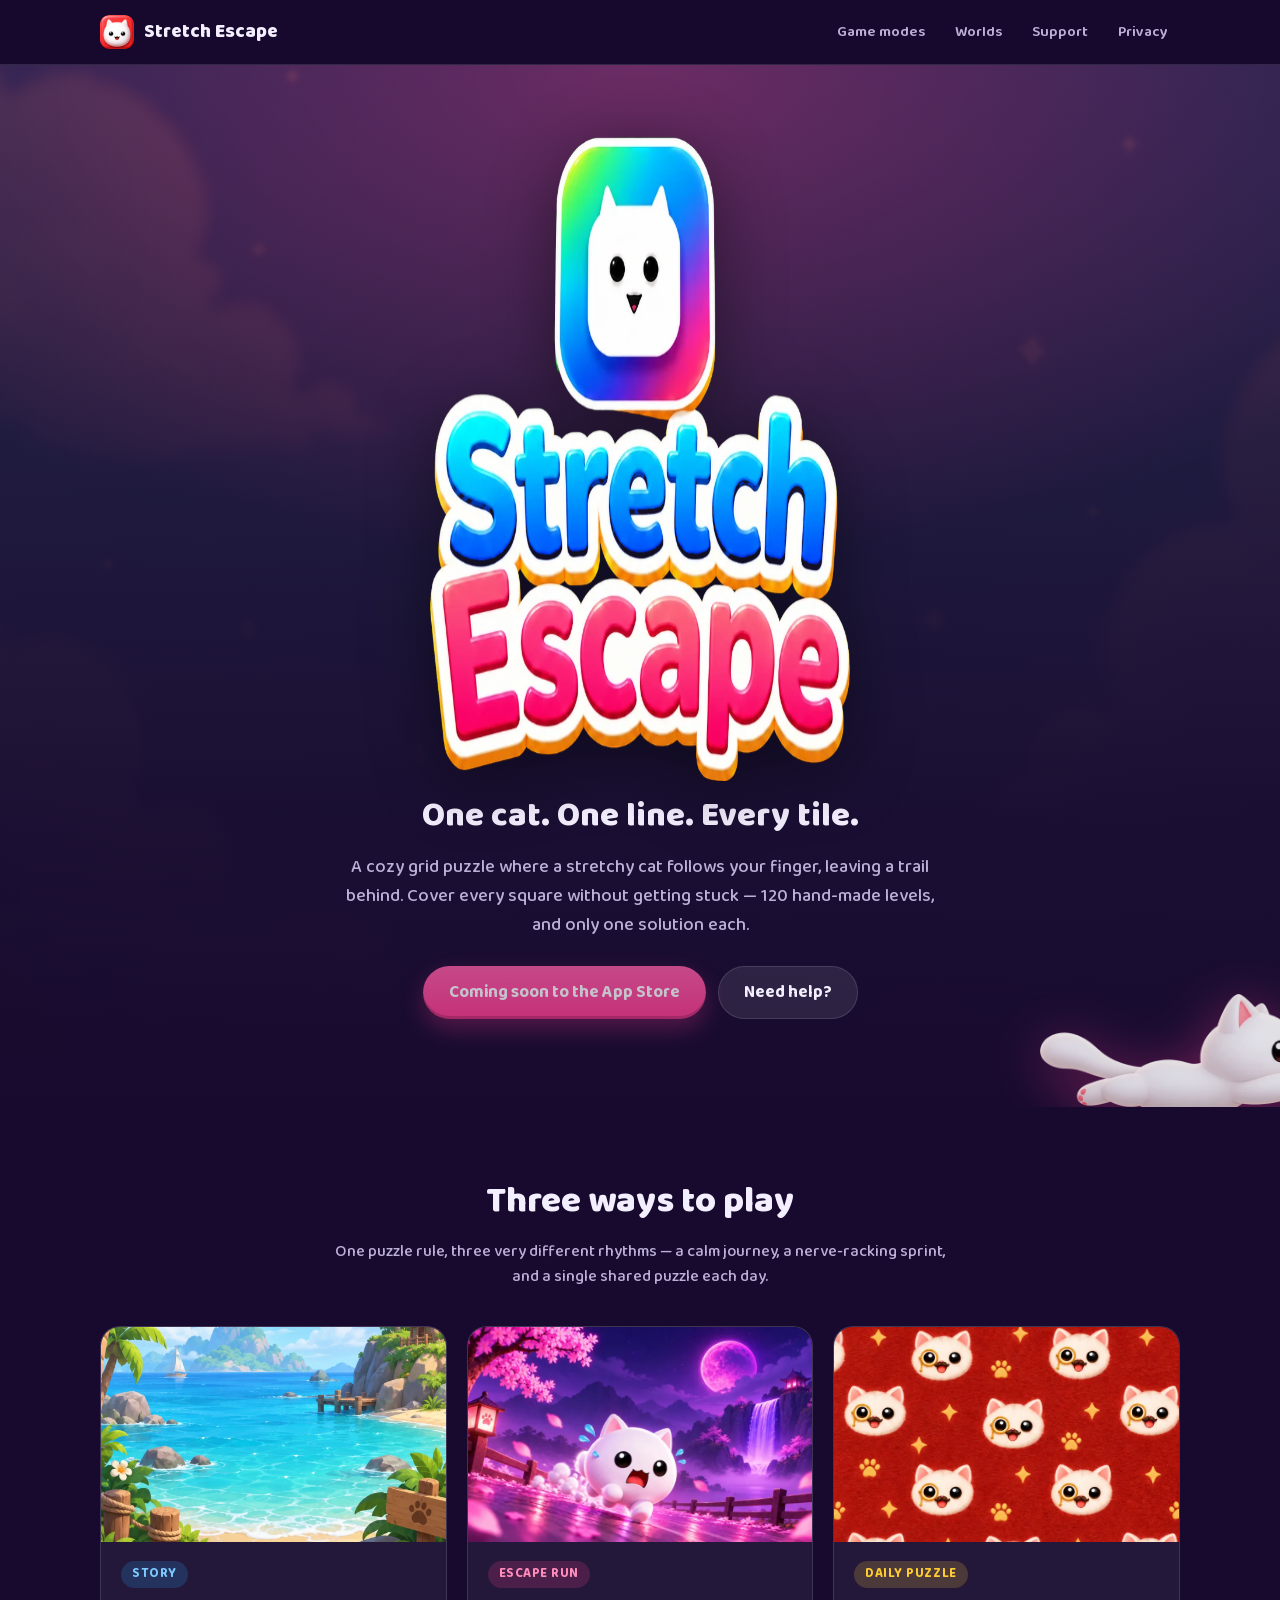
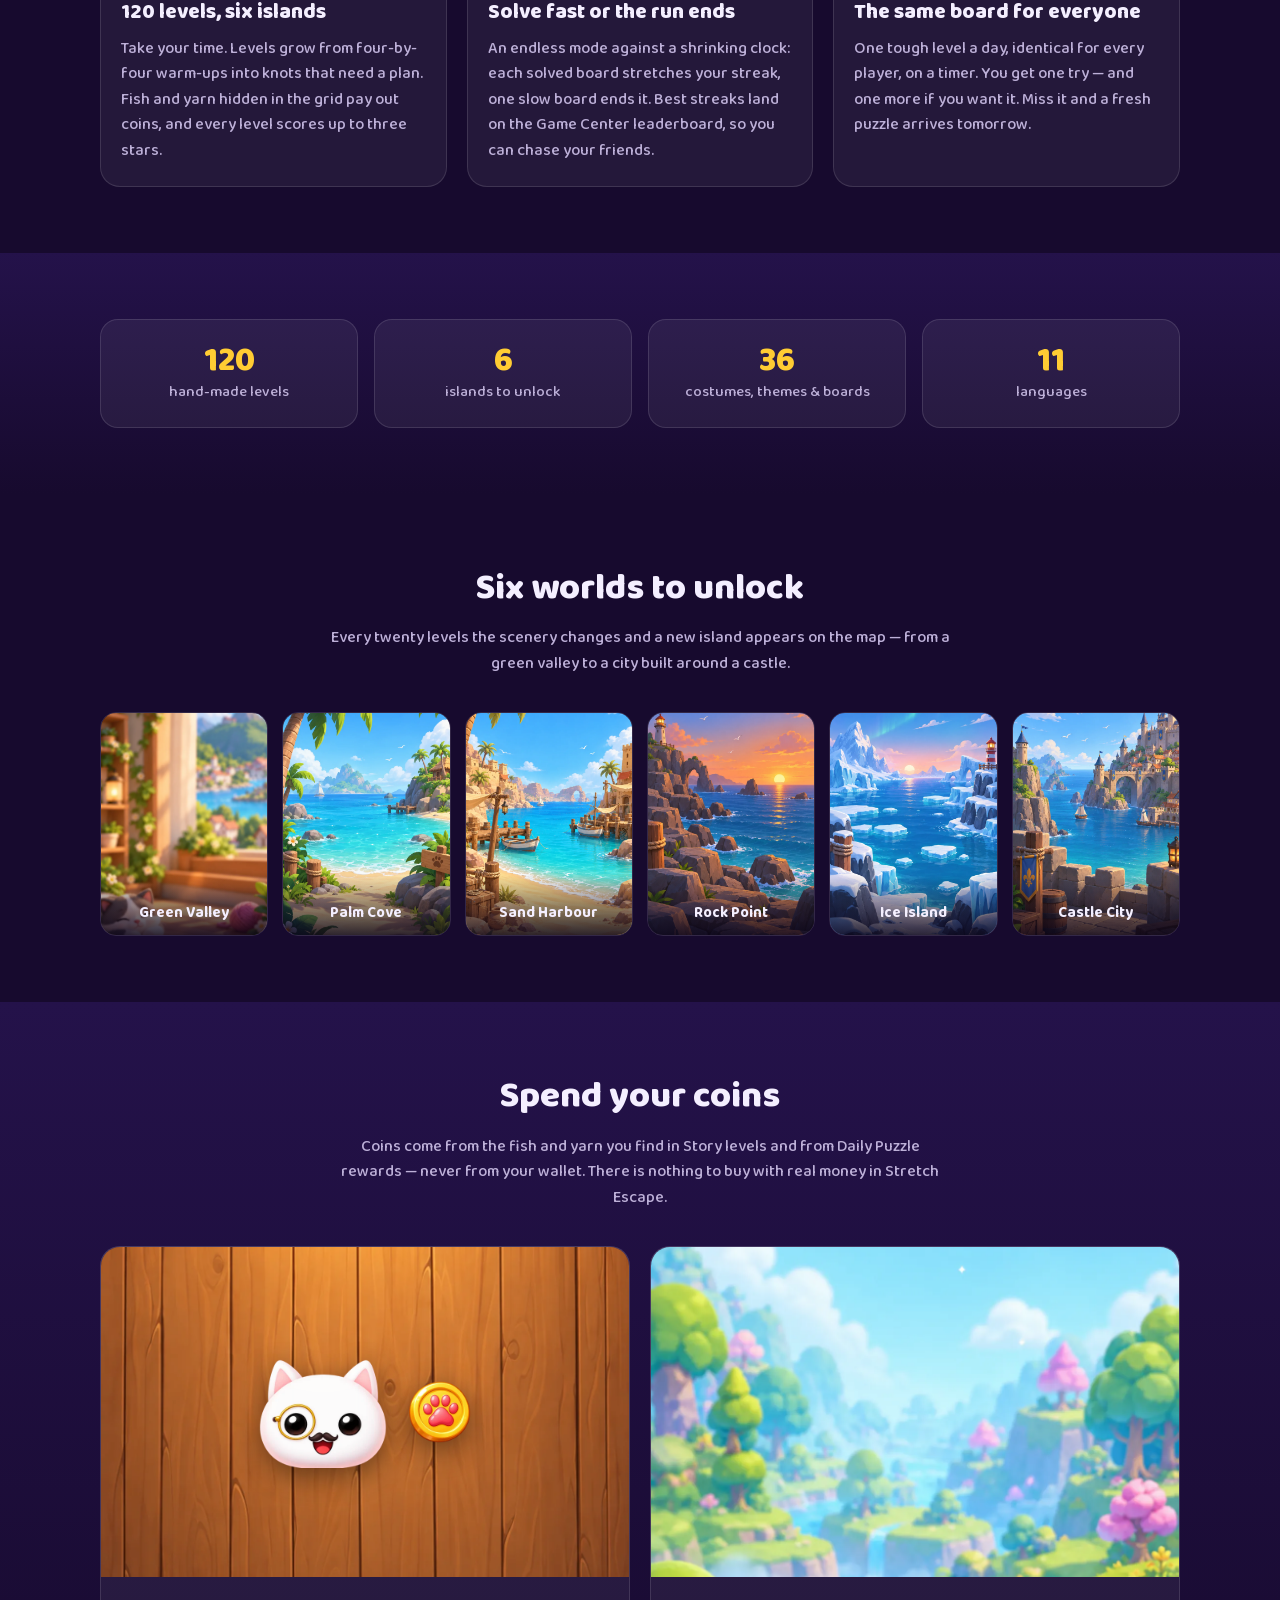
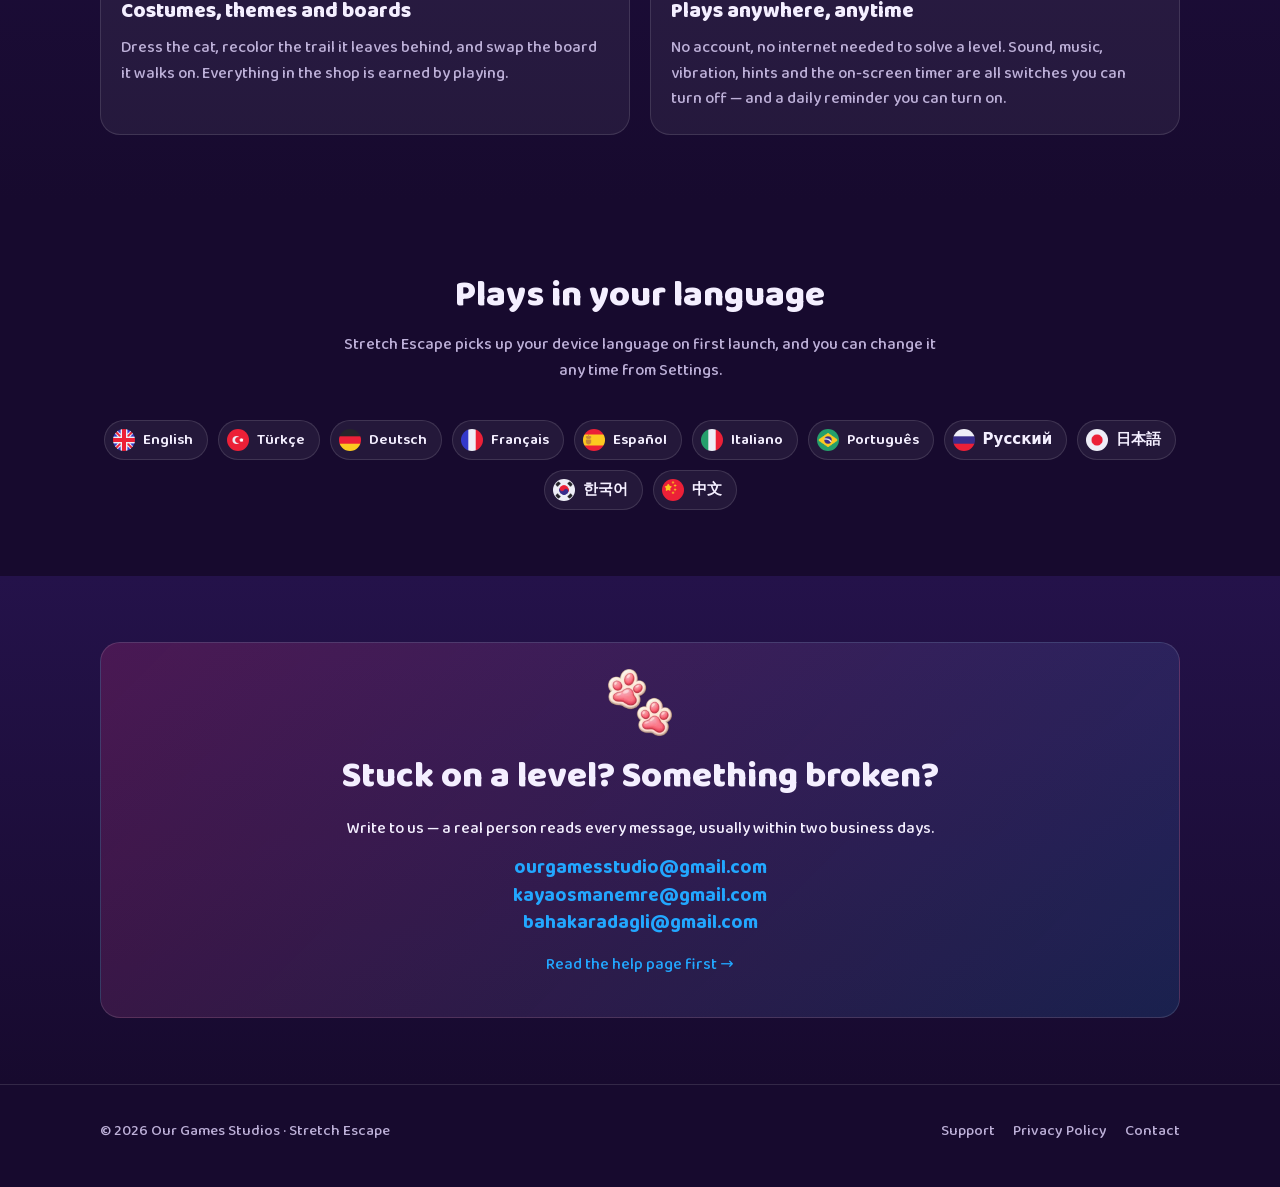
==== index.html @ 92ca1fbe "Stretch Escape sitesi: tanıtım, destek, gizlilik App Store'un istediği Marketing, Support ve Privacy" ====
<!DOCTYPE html>
<html lang="en">
<head>
<meta charset="utf-8">
<meta name="viewport" content="width=device-width, initial-scale=1">
<title>Stretch Escape — the stretchy cat puzzle</title>
<meta name="description" content="Stretch Escape is a cozy grid puzzle game: guide a stretchy cat across every tile, unlock six islands, race the Escape Run and solve a new Daily Puzzle every day. Free on iPhone and iPad.">
<link rel="icon" href="assets/icon.png">
<link rel="apple-touch-icon" href="assets/icon.png">
<link rel="stylesheet" href="style.css">
<meta property="og:title" content="Stretch Escape — the stretchy cat puzzle">
<meta property="og:description" content="Guide a stretchy cat across every tile. 120 hand-made levels, six islands, an endless Escape Run and a new Daily Puzzle every day.">
<meta property="og:type" content="website">
<meta property="og:image" content="assets/rush-hero.webp">
<meta name="theme-color" content="#170a2e">
</head>
<body>

<header class="ust">
  <div class="kap">
    <a class="marka" href="index.html"><img src="assets/icon.png" alt="">Stretch Escape</a>
    <nav>
      <a href="#modlar">Game modes</a>
      <a href="#dunyalar">Worlds</a>
      <a href="support.html">Support</a>
      <a href="privacy.html">Privacy</a>
    </nav>
  </div>
</header>

<div class="hero">
  <img class="ucan" src="assets/ucan-kedi.webp" alt="">
  <div class="kap">
    <img class="hero-logo" src="assets/logo.webp" alt="Stretch Escape" width="720" height="644">
    <p class="slogan">One cat. One line. Every tile.</p>
    <p class="alt">A cozy grid puzzle where a stretchy cat follows your finger, leaving a trail behind.
      Cover every square without getting stuck — 120 hand-made levels, and only one solution each.</p>
    <div class="rozetler">
      <span class="dugme pasif">Coming soon to the App Store</span>
      <a class="dugme sessiz" href="support.html">Need help?</a>
    </div>
  </div>
</div>

<section id="modlar">
  <div class="kap">
    <h2>Three ways to play</h2>
    <p class="bolum-alt">One puzzle rule, three very different rhythms — a calm journey, a nerve-racking sprint, and a single shared puzzle each day.</p>
    <div class="izgara">

      <article class="kart">
        <div class="gorsel"><img src="assets/bolge2.webp" alt="Sunny island beach from the Story mode"></div>
        <div class="govde">
          <span class="hap mavi">Story</span>
          <h3>120 levels, six islands</h3>
          <p>Take your time. Levels grow from four-by-four warm-ups into knots that need a plan.
            Fish and yarn hidden in the grid pay out coins, and every level scores up to three stars.</p>
        </div>
      </article>

      <article class="kart">
        <div class="gorsel"><img src="assets/rush-hero.webp" alt="The cat running under a pink moon in Escape Run"></div>
        <div class="govde">
          <span class="hap pembe">Escape Run</span>
          <h3>Solve fast or the run ends</h3>
          <p>An endless mode against a shrinking clock: each solved board stretches your streak,
            one slow board ends it. Best streaks land on the Game Center leaderboard, so you can chase your friends.</p>
        </div>
      </article>

      <article class="kart">
        <div class="gorsel"><img src="assets/gunluk-bg.webp" alt="The Daily Puzzle screen"></div>
        <div class="govde">
          <span class="hap sari">Daily Puzzle</span>
          <h3>The same board for everyone</h3>
          <p>One tough level a day, identical for every player, on a timer. You get one try —
            and one more if you want it. Miss it and a fresh puzzle arrives tomorrow.</p>
        </div>
      </article>

    </div>
  </div>
</section>

<section class="koyu">
  <div class="kap">
    <div class="sayilar">
      <div><b>120</b><span>hand-made levels</span></div>
      <div><b>6</b><span>islands to unlock</span></div>
      <div><b>36</b><span>costumes, themes &amp; boards</span></div>
      <div><b>11</b><span>languages</span></div>
    </div>
  </div>
</section>

<section id="dunyalar">
  <div class="kap">
    <h2>Six worlds to unlock</h2>
    <p class="bolum-alt">Every twenty levels the scenery changes and a new island appears on the map — from a green valley to a city built around a castle.</p>
    <div class="dunyalar">
      <figure><img src="assets/bolge1.webp" alt="Green Valley"><figcaption>Green Valley</figcaption></figure>
      <figure><img src="assets/bolge2.webp" alt="Palm Cove"><figcaption>Palm Cove</figcaption></figure>
      <figure><img src="assets/bolge3.webp" alt="Sand Harbour"><figcaption>Sand Harbour</figcaption></figure>
      <figure><img src="assets/bolge4.webp" alt="Rock Point"><figcaption>Rock Point</figcaption></figure>
      <figure><img src="assets/bolge5.webp" alt="Ice Island"><figcaption>Ice Island</figcaption></figure>
      <figure><img src="assets/bolge6.webp" alt="Castle City"><figcaption>Castle City</figcaption></figure>
    </div>
  </div>
</section>

<section class="koyu">
  <div class="kap">
    <h2>Spend your coins</h2>
    <p class="bolum-alt">Coins come from the fish and yarn you find in Story levels and from Daily Puzzle rewards — never from your wallet.
      There is nothing to buy with real money in Stretch Escape.</p>
    <div class="izgara">
      <article class="kart">
        <div class="gorsel dukkan">
          <img class="obje buyuk" src="assets/kedi-zeki.webp" alt="The cat wearing a monocle costume">
          <img class="obje" src="assets/coin.webp" alt="A coin earned in the game">
        </div>
        <div class="govde">
          <h3>Costumes, themes and boards</h3>
          <p>Dress the cat, recolor the trail it leaves behind, and swap the board it walks on.
            Everything in the shop is earned by playing.</p>
        </div>
      </article>
      <article class="kart">
        <div class="gorsel"><img src="assets/arkaplan.webp" alt="A bright valley from the game"></div>
        <div class="govde">
          <h3>Plays anywhere, anytime</h3>
          <p>No account, no internet needed to solve a level. Sound, music, vibration, hints and the on-screen
            timer are all switches you can turn off — and a daily reminder you can turn on.</p>
        </div>
      </article>
    </div>
  </div>
</section>

<section>
  <div class="kap">
    <h2>Plays in your language</h2>
    <p class="bolum-alt">Stretch Escape picks up your device language on first launch, and you can change it any time from Settings.</p>
    <div class="diller">
      <span><img src="assets/bayraklar/GB.png" alt="">English</span>
      <span><img src="assets/bayraklar/TR.png" alt="">Türkçe</span>
      <span><img src="assets/bayraklar/DE.png" alt="">Deutsch</span>
      <span><img src="assets/bayraklar/FR.png" alt="">Français</span>
      <span><img src="assets/bayraklar/ES.png" alt="">Español</span>
      <span><img src="assets/bayraklar/IT.png" alt="">Italiano</span>
      <span><img src="assets/bayraklar/BR.png" alt="">Português</span>
      <span><img src="assets/bayraklar/RU.png" alt="">Русский</span>
      <span><img src="assets/bayraklar/JP.png" alt="">日本語</span>
      <span><img src="assets/bayraklar/KR.png" alt="">한국어</span>
      <span><img src="assets/bayraklar/CN.png" alt="">中文</span>
    </div>
  </div>
</section>

<section class="koyu">
  <div class="kap">
    <div class="kutu">
      <img src="assets/harita-pati.webp" alt="" style="width:64px;margin:0 auto 12px">
      <h2 style="margin-bottom:10px">Stuck on a level? Something broken?</h2>
      <p>Write to us — a real person reads every message, usually within two business days.</p>
      <p class="eposta"><a href="mailto:ourgamesstudio@gmail.com">ourgamesstudio@gmail.com</a><a href="mailto:kayaosmanemre@gmail.com">kayaosmanemre@gmail.com</a><a href="mailto:bahakaradagli@gmail.com">bahakaradagli@gmail.com</a></p>
      <p style="margin-top:14px"><a href="support.html">Read the help page first →</a></p>
    </div>
  </div>
</section>

<footer>
  <div class="kap">
    <span>© 2026 Our Games Studios · Stretch Escape</span>
    <nav>
      <a href="support.html">Support</a>
      <a href="privacy.html">Privacy Policy</a>
      <a href="mailto:ourgamesstudio@gmail.com,kayaosmanemre@gmail.com,bahakaradagli@gmail.com">Contact</a>
    </nav>
  </div>
</footer>

</body>
</html>
---- style.css ----
/* Stretch Escape — pazarlama ve destek sitesi.
   Oyunla aynı font ve aynı şeker/neon paleti kullanılıyor. */

@font-face {
  font-family: 'Baloo 2'; font-style: normal; font-weight: 400 800; font-display: swap;
  src: url('fontlar/baloo2-latin-ext.woff2') format('woff2');
  unicode-range: U+0100-02BA, U+02BD-02C5, U+02C7-02CC, U+02CE-02D7, U+02DD-02FF, U+0304, U+0308, U+0329, U+1D00-1DBF, U+1E00-1E9F, U+1EF2-1EFF, U+2020, U+20A0-20AB, U+20AD-20C0, U+2113, U+2C60-2C7F, U+A720-A7FF;
}
@font-face {
  font-family: 'Baloo 2'; font-style: normal; font-weight: 400 800; font-display: swap;
  src: url('fontlar/baloo2-latin.woff2') format('woff2');
  unicode-range: U+0000-00FF, U+0131, U+0152-0153, U+02BB-02BC, U+02C6, U+02DA, U+02DC, U+0304, U+0308, U+0329, U+2000-206F, U+20AC, U+2122, U+2191, U+2193, U+2212, U+2215, U+FEFF, U+FFFD;
}

:root {
  --mor-koyu: #170a2e;
  --mor: #24124a;
  --mor-kart: rgba(255, 255, 255, .06);
  --pembe: #ff3d92;
  --mavi: #22a7ff;
  --sari: #ffcc33;
  --yesil: #3ddc84;
  --yazi: #f4efff;
  --yazi-sonuk: #bdb0d8;
  --kenar: rgba(255, 255, 255, .12);
  --olcu: 1120px;
}

* { box-sizing: border-box; }

html { scroll-behavior: smooth; }

body {
  margin: 0;
  font-family: 'Baloo 2', -apple-system, BlinkMacSystemFont, 'Segoe UI', Roboto, system-ui, sans-serif;
  font-weight: 500;
  color: var(--yazi);
  background: var(--mor-koyu);
  line-height: 1.6;
  -webkit-font-smoothing: antialiased;
  overflow-x: hidden;
}

img { max-width: 100%; display: block; }

a { color: var(--mavi); text-decoration: none; }
a:hover { text-decoration: underline; }

.kap { width: 100%; max-width: var(--olcu); margin: 0 auto; padding: 0 20px; }

/* ---------- üst şerit ---------- */

.ust {
  position: sticky; top: 0; z-index: 20;
  background: rgba(23, 10, 46, .82);
  backdrop-filter: blur(14px); -webkit-backdrop-filter: blur(14px);
  border-bottom: 1px solid var(--kenar);
}
.ust .kap { display: flex; align-items: center; gap: 16px; height: 64px; }
.marka { display: flex; align-items: center; gap: 10px; font-weight: 800; font-size: 19px; color: var(--yazi); }
.marka:hover { text-decoration: none; }
.marka img { width: 34px; height: 34px; border-radius: 9px; }
.ust nav { margin-left: auto; display: flex; gap: 6px; flex-wrap: wrap; }
.ust nav a {
  color: var(--yazi-sonuk); font-weight: 600; font-size: 15px;
  padding: 6px 12px; border-radius: 999px;
}
.ust nav a:hover { color: var(--yazi); background: rgba(255, 255, 255, .08); text-decoration: none; }

/* ---------- hero ---------- */

.hero { position: relative; overflow: hidden; padding: 72px 0 88px; text-align: center; }
.hero::before {
  content: ''; position: absolute; inset: -10% -10% auto; height: 130%;
  background: url('assets/arkaplan.webp') center top / cover no-repeat;
  filter: saturate(.85) blur(2px); opacity: .35;
}
.hero::after {
  content: ''; position: absolute; inset: 0;
  background: radial-gradient(120% 80% at 50% 0%, rgba(255, 61, 146, .35), transparent 60%),
              linear-gradient(180deg, rgba(23, 10, 46, .55) 0%, rgba(23, 10, 46, .92) 70%, var(--mor-koyu) 100%);
}
.hero .kap { position: relative; z-index: 1; }
.hero-logo { width: min(420px, 78vw); margin: 0 auto 8px; filter: drop-shadow(0 14px 34px rgba(0, 0, 0, .45)); }
.slogan { font-size: clamp(22px, 4.4vw, 34px); font-weight: 800; margin: 4px 0 10px; }
.hero p.alt { max-width: 620px; margin: 0 auto 26px; font-size: 18px; color: var(--yazi-sonuk); }

.rozetler { display: flex; justify-content: center; gap: 12px; flex-wrap: wrap; }
.dugme {
  display: inline-flex; align-items: center; gap: 9px;
  padding: 13px 26px; border-radius: 999px; font-weight: 700; font-size: 17px;
  color: #fff; background: linear-gradient(180deg, #ff5ea6, var(--pembe));
  box-shadow: 0 10px 24px rgba(255, 61, 146, .35), inset 0 -3px 0 rgba(0, 0, 0, .18);
}
.dugme:hover { text-decoration: none; transform: translateY(-2px); }
.dugme.sessiz {
  background: rgba(255, 255, 255, .09); box-shadow: inset 0 0 0 1px var(--kenar);
  color: var(--yazi);
}
.dugme.pasif { opacity: .75; cursor: default; }
.dugme.pasif:hover { transform: none; }

.ucan {
  position: absolute; right: -40px; bottom: -10px; width: min(280px, 40vw);
  opacity: .9; z-index: 1; pointer-events: none;
  filter: drop-shadow(0 10px 28px rgba(255, 61, 146, .45));
}

/* ---------- bölümler ---------- */

section { padding: 66px 0; }
section.koyu { background: linear-gradient(180deg, var(--mor), var(--mor-koyu)); }

h2 {
  font-size: clamp(26px, 3.6vw, 36px); font-weight: 800;
  margin: 0 0 8px; text-align: center;
}
.bolum-alt { text-align: center; color: var(--yazi-sonuk); max-width: 620px; margin: 0 auto 36px; }

h3 { font-size: 21px; font-weight: 800; margin: 0 0 6px; }

.izgara { display: grid; gap: 20px; grid-template-columns: repeat(auto-fit, minmax(260px, 1fr)); }

.kart {
  background: var(--mor-kart); border: 1px solid var(--kenar); border-radius: 20px;
  overflow: hidden; display: flex; flex-direction: column;
}
.kart .gorsel { aspect-ratio: 16 / 10; overflow: hidden; background: #0e0620; }
.kart .gorsel img { width: 100%; height: 100%; object-fit: cover; }
.gorsel.dukkan {
  background: url('assets/dukkan-bg.webp') center / cover;
  display: flex; align-items: center; justify-content: center; gap: 22px;
}
.gorsel.dukkan .obje { width: 62px; height: auto; filter: drop-shadow(0 8px 14px rgba(0, 0, 0, .45)); }
.gorsel.dukkan .obje.buyuk { width: 128px; }

.kart .govde { padding: 18px 20px 22px; }
.kart p { margin: 0; color: var(--yazi-sonuk); font-size: 16px; }

.hap {
  display: inline-block; font-size: 13px; font-weight: 700; letter-spacing: .04em;
  text-transform: uppercase; padding: 3px 11px; border-radius: 999px; margin-bottom: 8px;
}
.hap.pembe { background: rgba(255, 61, 146, .18); color: #ff8dbc; }
.hap.mavi { background: rgba(34, 167, 255, .18); color: #7cc9ff; }
.hap.sari { background: rgba(255, 204, 51, .18); color: var(--sari); }

/* sayılar */
.sayilar { display: grid; gap: 16px; grid-template-columns: repeat(auto-fit, minmax(150px, 1fr)); text-align: center; }
.sayilar div { background: var(--mor-kart); border: 1px solid var(--kenar); border-radius: 18px; padding: 22px 12px; }
.sayilar b { display: block; font-size: 34px; font-weight: 800; line-height: 1.1; color: var(--sari); }
.sayilar span { color: var(--yazi-sonuk); font-size: 15px; }

/* dünyalar */
.dunyalar { display: grid; gap: 14px; grid-template-columns: repeat(auto-fit, minmax(140px, 1fr)); }
.dunyalar figure { margin: 0; border-radius: 16px; overflow: hidden; position: relative; border: 1px solid var(--kenar); }
.dunyalar img { aspect-ratio: 3 / 4; object-fit: cover; width: 100%; }
.dunyalar figcaption {
  position: absolute; left: 0; right: 0; bottom: 0; padding: 26px 10px 10px;
  font-weight: 700; font-size: 15px; text-align: center;
  background: linear-gradient(180deg, transparent, rgba(10, 4, 24, .85));
}

/* diller */
.diller { display: flex; flex-wrap: wrap; justify-content: center; gap: 10px; }
.diller span {
  display: inline-flex; align-items: center; gap: 8px; font-weight: 600; font-size: 15px;
  background: var(--mor-kart); border: 1px solid var(--kenar);
  padding: 7px 14px 7px 8px; border-radius: 999px;
}
.diller img { width: 22px; height: 22px; border-radius: 50%; object-fit: cover; }

/* ---------- metin sayfaları ---------- */

.metin { max-width: 760px; margin: 0 auto; }
.metin h1 { font-size: clamp(30px, 5vw, 40px); margin: 0 0 6px; }
.metin .tarih { color: var(--yazi-sonuk); margin: 0 0 32px; }
.metin h2 { text-align: left; font-size: 24px; margin: 34px 0 8px; }
.metin p, .metin li { color: #e2daf5; }
.metin ul { padding-left: 22px; }
.metin li { margin-bottom: 6px; }

.sss { border: 1px solid var(--kenar); border-radius: 16px; background: var(--mor-kart); margin-bottom: 12px; overflow: hidden; }
.sss summary {
  cursor: pointer; padding: 15px 20px; font-weight: 700; font-size: 17px; list-style: none;
  display: flex; justify-content: space-between; align-items: center; gap: 12px;
}
.sss summary::-webkit-details-marker { display: none; }
.sss summary::after { content: '+'; font-size: 24px; color: var(--pembe); line-height: 1; }
.sss[open] summary::after { content: '−'; }
.sss .icerik { padding: 0 20px 18px; color: var(--yazi-sonuk); }
.sss .icerik p { margin: 0 0 10px; color: var(--yazi-sonuk); }
.sss .icerik p:last-child { margin-bottom: 0; }

.kutu {
  background: linear-gradient(135deg, rgba(255, 61, 146, .18), rgba(34, 167, 255, .14));
  border: 1px solid var(--kenar); border-radius: 20px; padding: 26px 24px; text-align: center;
}
.kutu p { margin: 0 0 14px; }
.eposta { font-size: 19px; font-weight: 700; word-break: break-word; line-height: 1.45; }
/* Birden çok adres var: her biri kendi satırında, tek tek tıklanabilsin. */
.eposta a { display: block; }

/* ---------- alt ---------- */

footer { border-top: 1px solid var(--kenar); padding: 34px 0 44px; color: var(--yazi-sonuk); font-size: 15px; }
footer .kap { display: flex; flex-wrap: wrap; gap: 14px 24px; align-items: center; justify-content: space-between; }
footer nav { display: flex; gap: 18px; flex-wrap: wrap; }
footer a { color: var(--yazi-sonuk); }
footer a:hover { color: var(--yazi); }

@media (prefers-reduced-motion: reduce) {
  html { scroll-behavior: auto; }
  .dugme:hover { transform: none; }
}

/* ---------- dar ekran ---------- */

@media (max-width: 620px) {
  .ust .kap { height: 58px; gap: 10px; padding: 0 14px; }
  .marka { font-size: 17px; gap: 8px; }
  .marka img { width: 30px; height: 30px; }
  .ust nav { gap: 0; flex-wrap: nowrap; }
  .ust nav a { padding: 6px 8px; font-size: 14px; }
  /* Ana sayfadaki bölüm bağlantıları dar ekranda şeridi taşırıyor,
     ikisi de sayfayı kaydırınca zaten görünüyor. */
  .ust nav a[href^="#"] { display: none; }

  .kap { padding: 0 16px; }
  section { padding: 46px 0; }
  .hero { padding: 48px 0 64px; }
  .ucan { width: 42vw; right: -26px; bottom: 6px; opacity: .75; }
  .kutu { padding: 22px 18px; }
  .eposta { font-size: 17px; }
  footer .kap { flex-direction: column; align-items: flex-start; gap: 10px; }
}
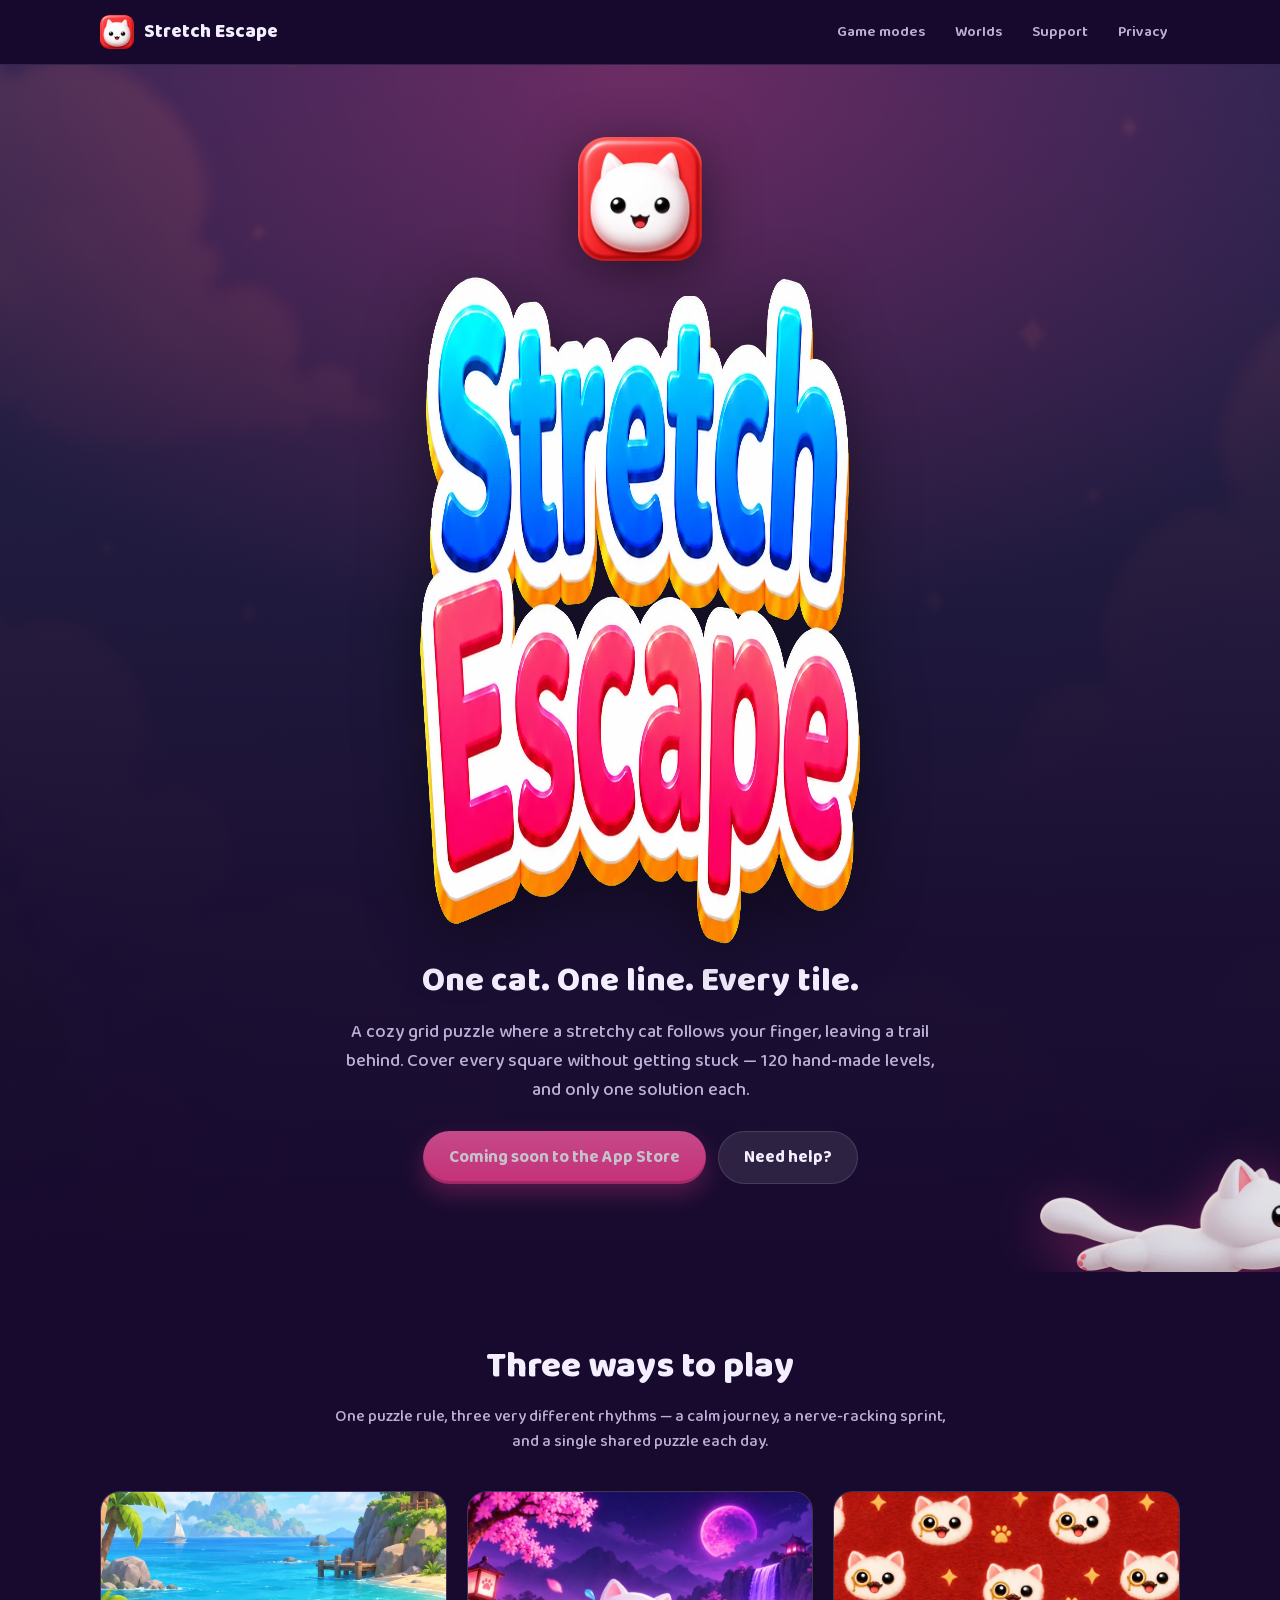
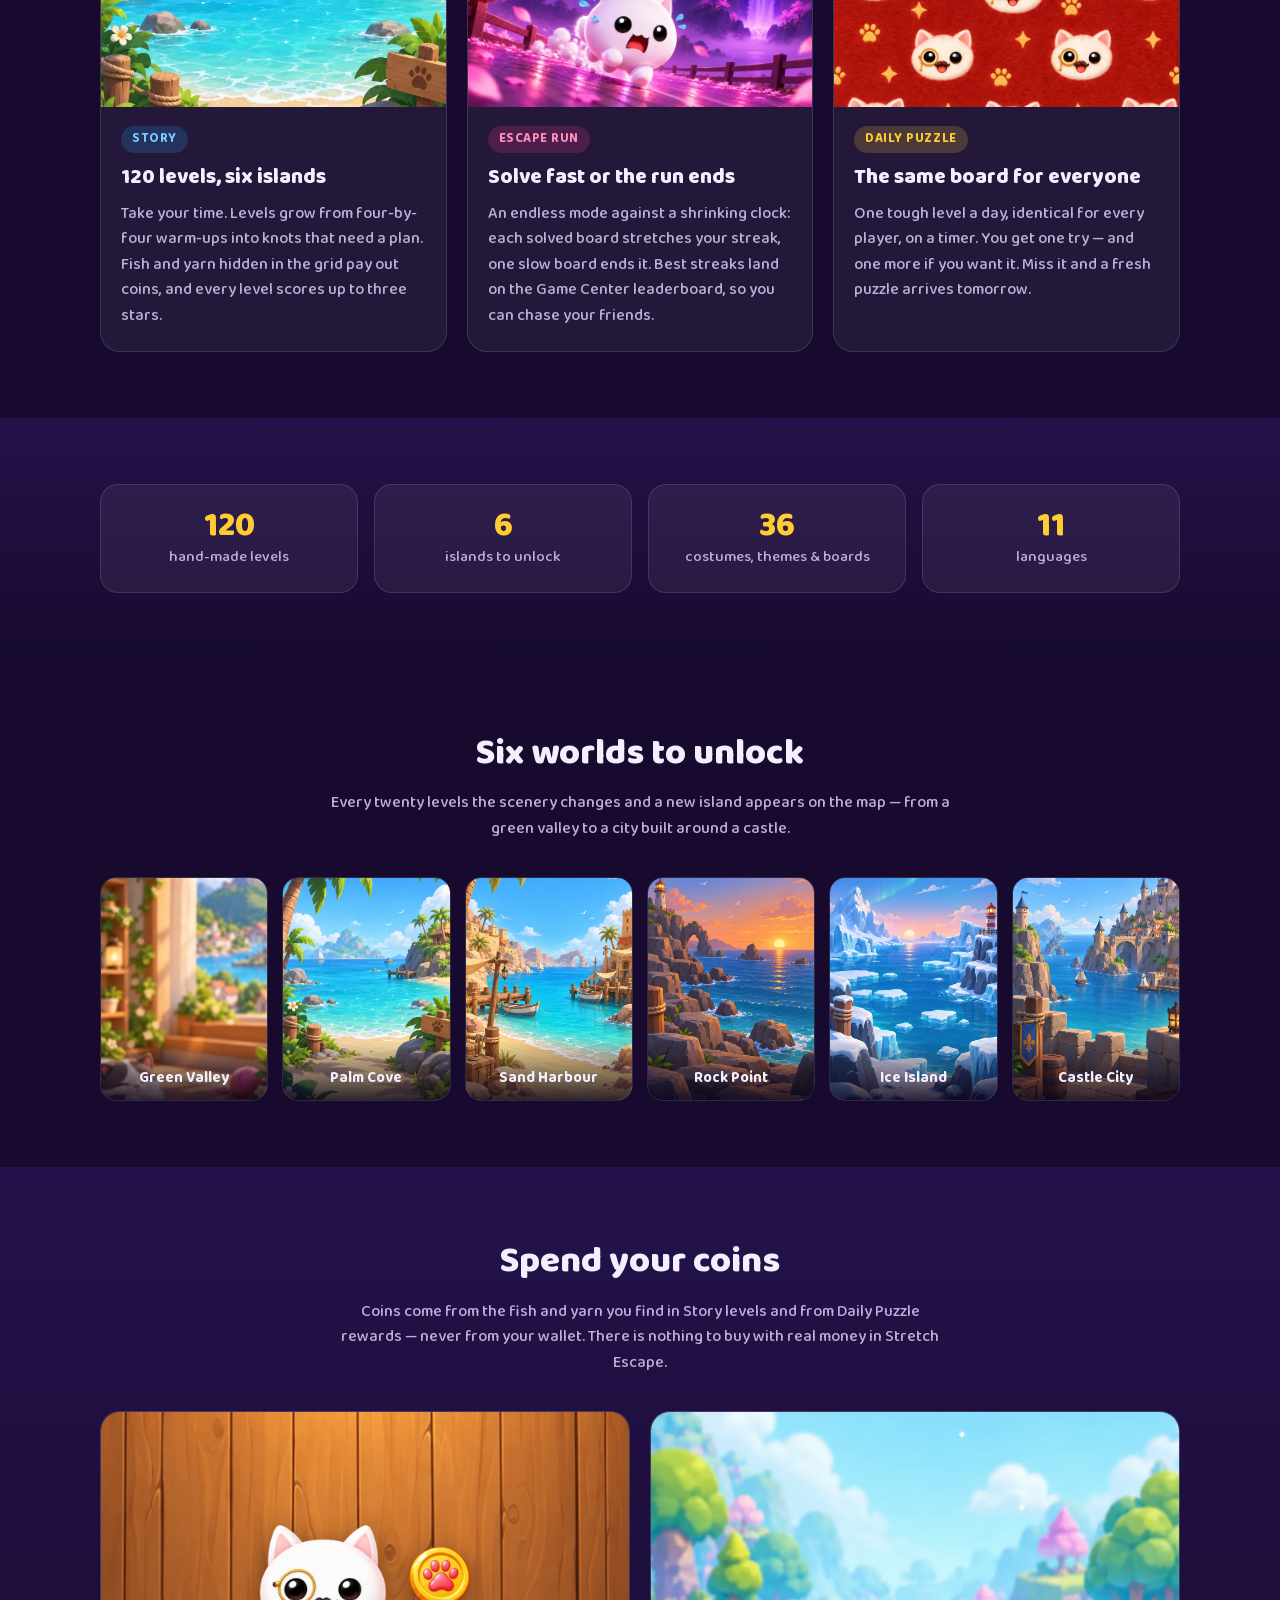
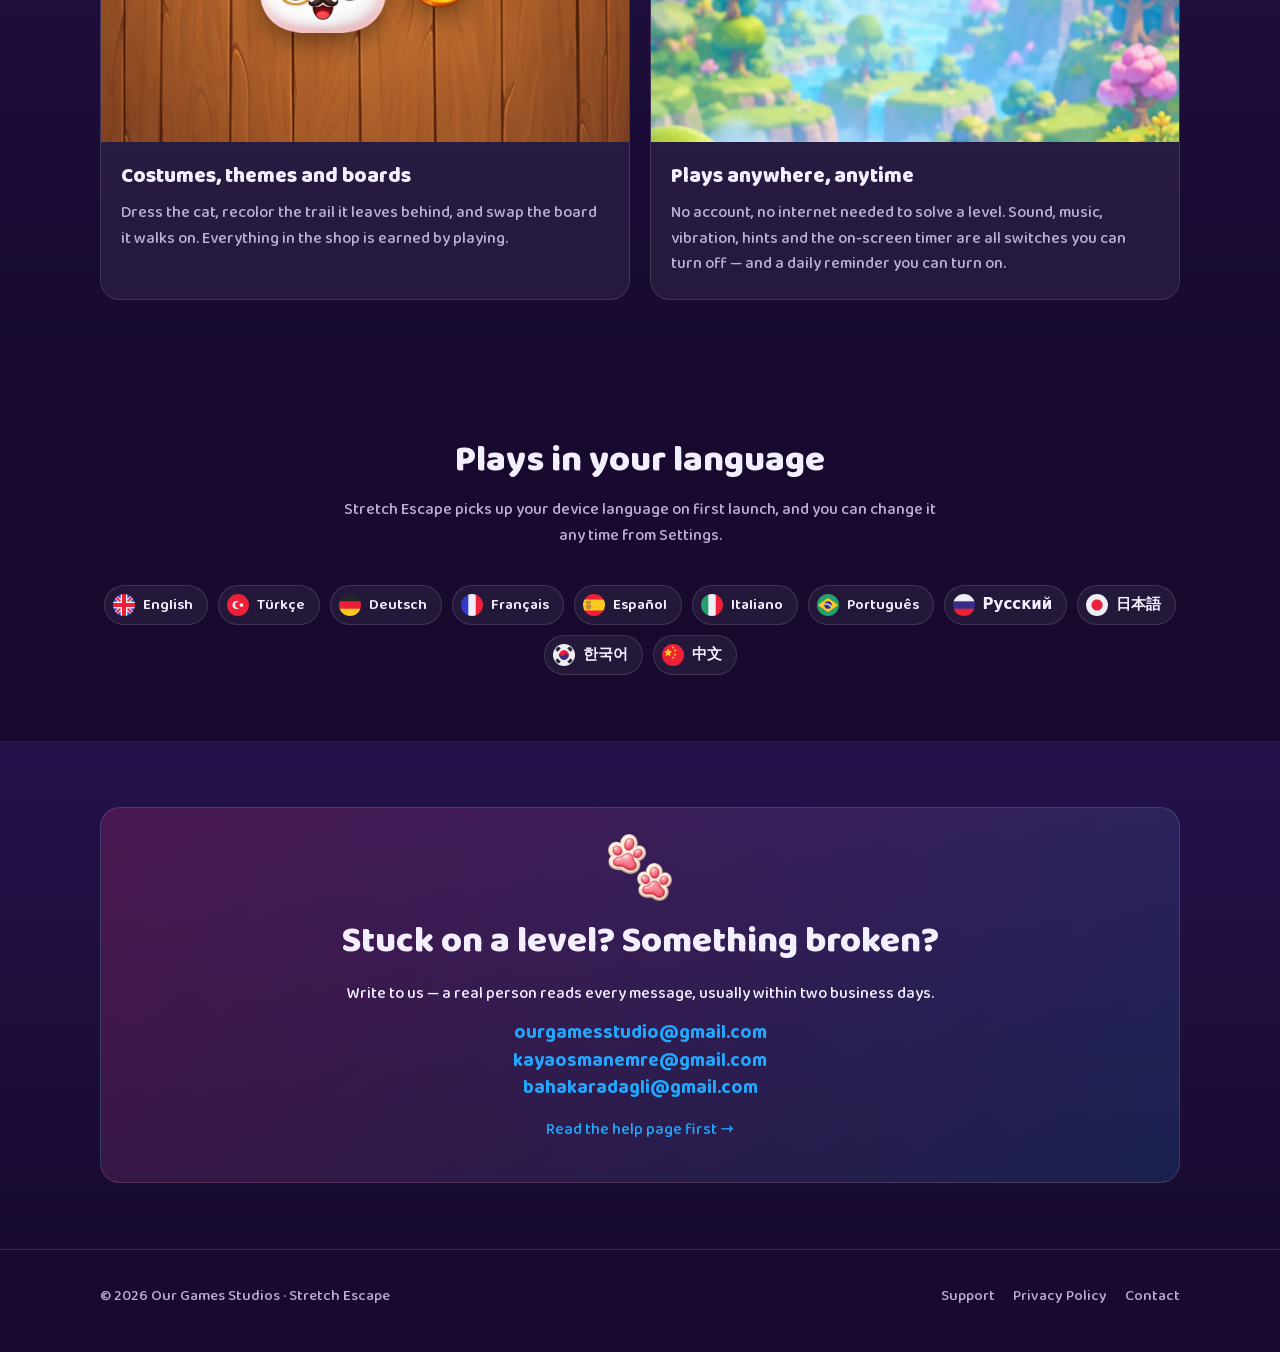
==== commit 2bc866c0: "Hero'da oyunun gerçek logosu Eski `_logo.webp` (gökkuşağı ikonlu) oyunda hiçbir yerde kullanılmıyor." ====
--- a/index.html
+++ b/index.html
@@ -31,7 +31,8 @@
 <div class="hero">
   <img class="ucan" src="assets/ucan-kedi.webp" alt="">
   <div class="kap">
-    <img class="hero-logo" src="assets/logo.webp" alt="Stretch Escape" width="720" height="644">
+    <img class="hero-ikon" src="assets/icon.webp" alt="" width="512" height="512">
+    <img class="hero-logo" src="assets/baslik.webp" alt="Stretch Escape" width="1213" height="667">
     <p class="slogan">One cat. One line. Every tile.</p>
     <p class="alt">A cozy grid puzzle where a stretchy cat follows your finger, leaving a trail behind.
       Cover every square without getting stuck — 120 hand-made levels, and only one solution each.</p>
--- a/style.css
+++ b/style.css
@@ -81,7 +81,12 @@
               linear-gradient(180deg, rgba(23, 10, 46, .55) 0%, rgba(23, 10, 46, .92) 70%, var(--mor-koyu) 100%);
 }
 .hero .kap { position: relative; z-index: 1; }
-.hero-logo { width: min(420px, 78vw); margin: 0 auto 8px; filter: drop-shadow(0 14px 34px rgba(0, 0, 0, .45)); }
+/* Menüdeki düzenin aynısı: kırmızı ikon üstte, yazı altında. */
+.hero-ikon {
+  width: min(124px, 26vw); height: auto; margin: 0 auto 16px;
+  filter: drop-shadow(0 12px 26px rgba(0, 0, 0, .5));
+}
+.hero-logo { width: min(440px, 82vw); margin: 0 auto 10px; filter: drop-shadow(0 14px 34px rgba(0, 0, 0, .45)); }
 .slogan { font-size: clamp(22px, 4.4vw, 34px); font-weight: 800; margin: 4px 0 10px; }
 .hero p.alt { max-width: 620px; margin: 0 auto 26px; font-size: 18px; color: var(--yazi-sonuk); }
 
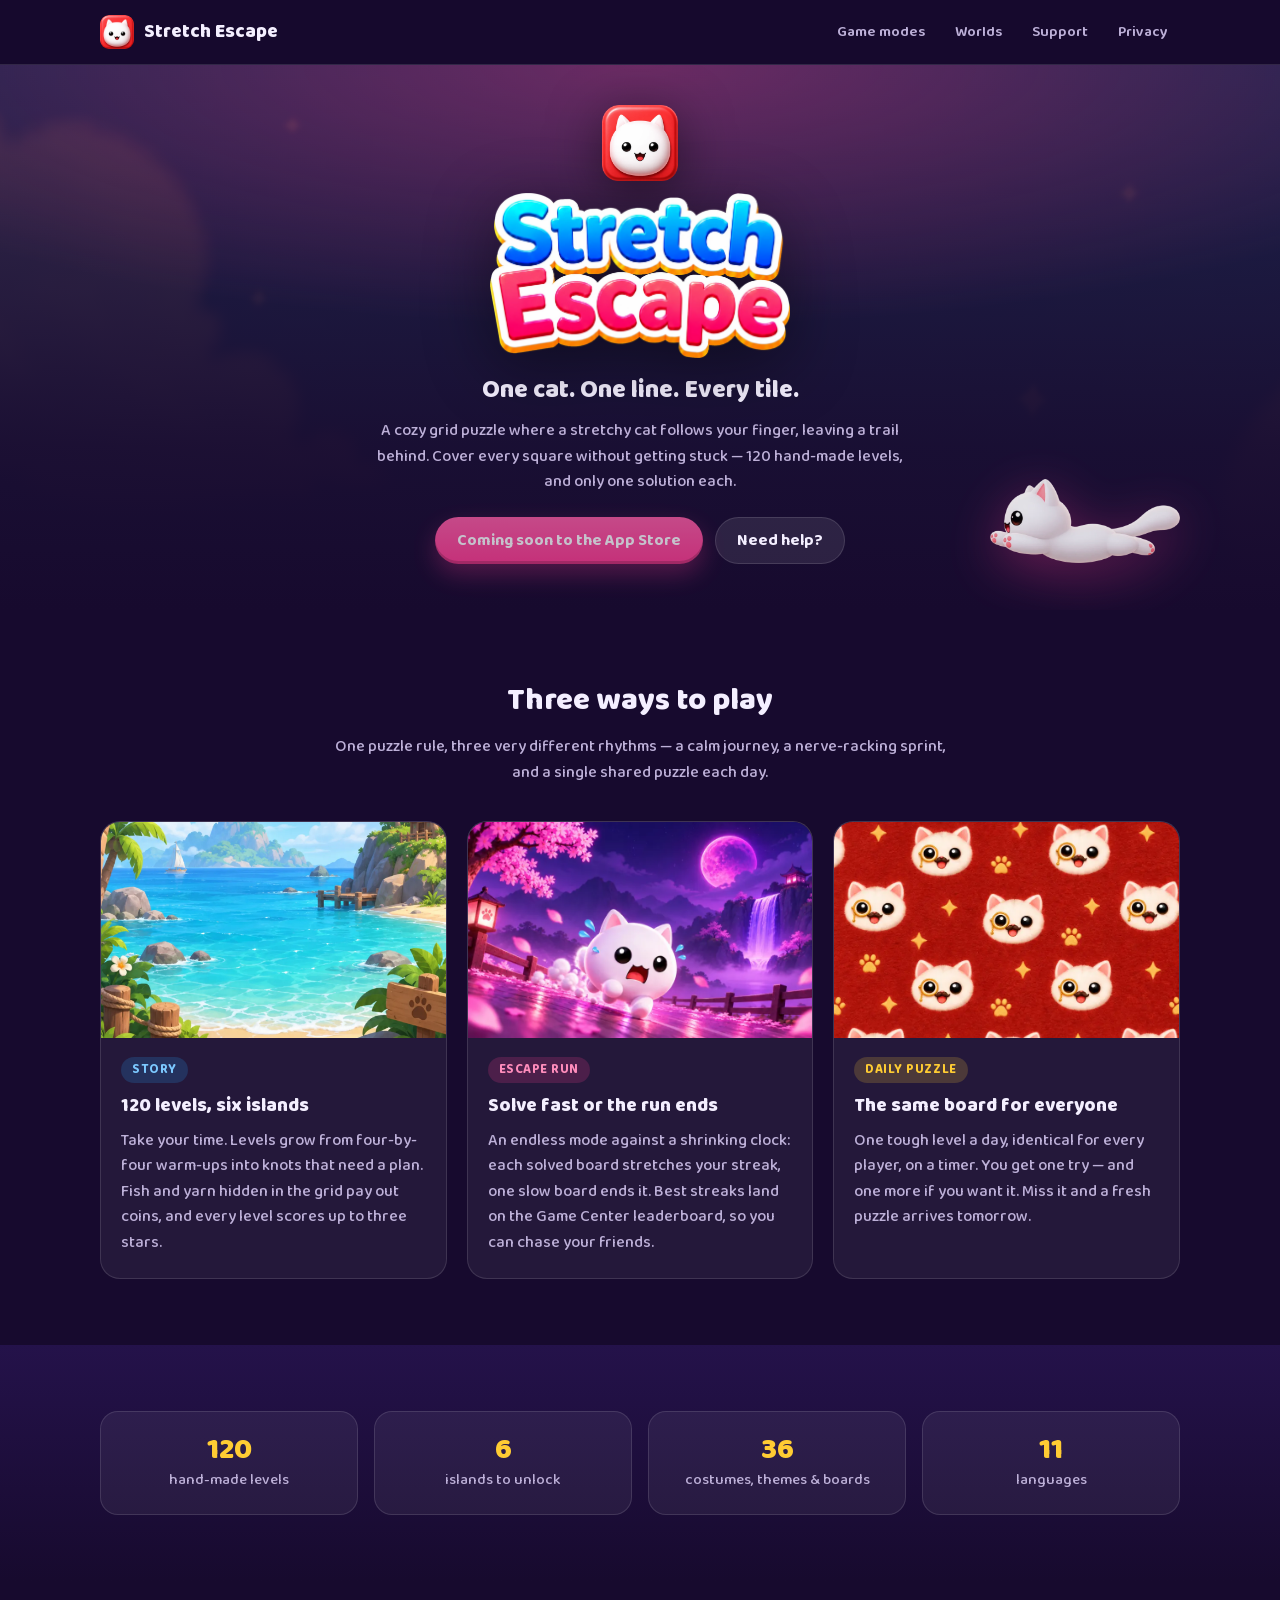
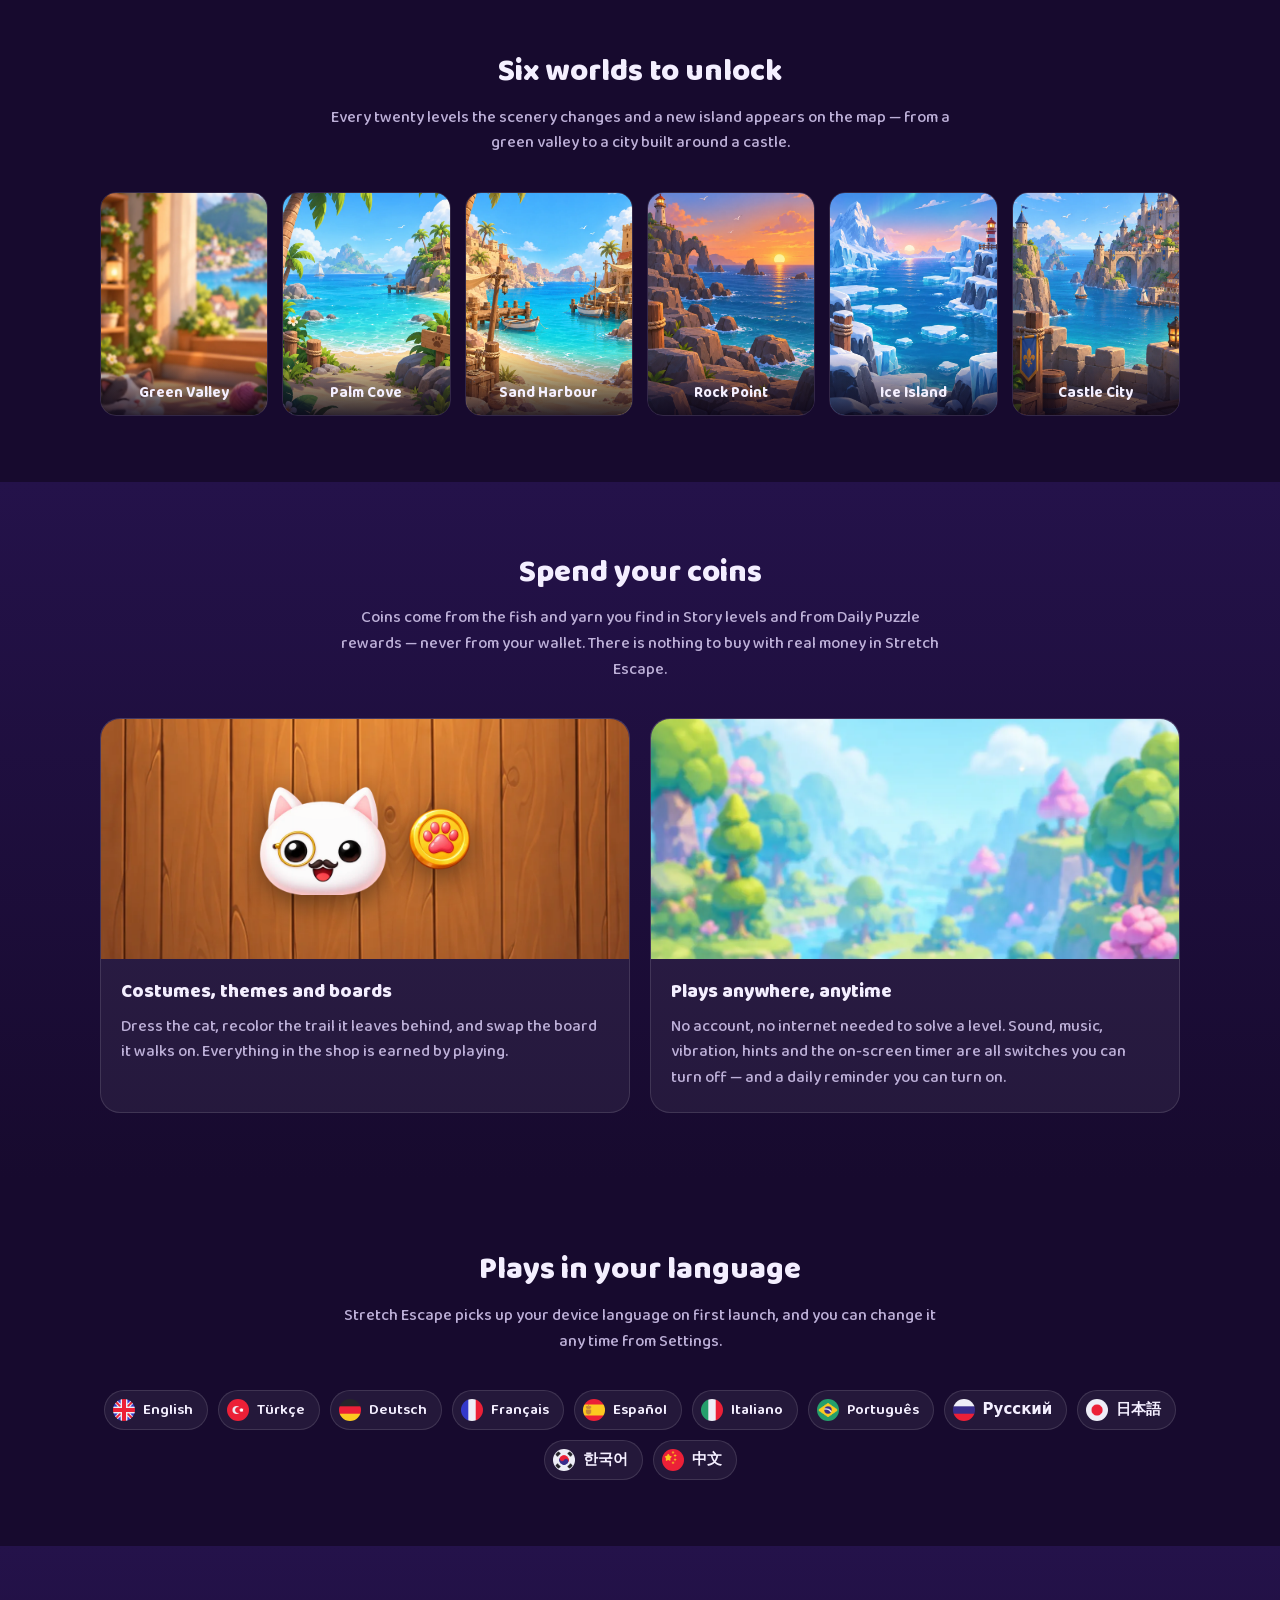
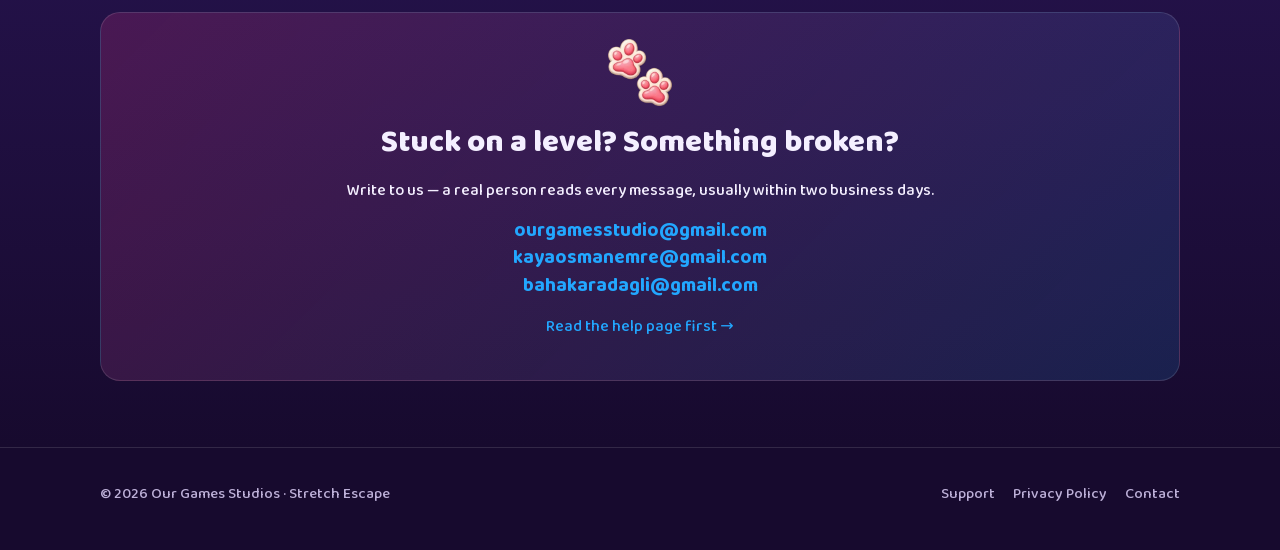
==== commit 56359a97: "Geniş ekranda hero'yu küçült, kediyi metnin yanına al 1920'de hero 654px ile ekranın yarısını yiyord" ====
--- a/index.html
+++ b/index.html
@@ -29,8 +29,8 @@
 </header>
 
 <div class="hero">
-  <img class="ucan" src="assets/ucan-kedi.webp" alt="">
   <div class="kap">
+    <img class="ucan" src="assets/ucan-kedi.webp" alt="">
     <img class="hero-ikon" src="assets/icon.webp" alt="" width="512" height="512">
     <img class="hero-logo" src="assets/baslik.webp" alt="Stretch Escape" width="1213" height="667">
     <p class="slogan">One cat. One line. Every tile.</p>
--- a/style.css
+++ b/style.css
@@ -41,7 +41,7 @@
   overflow-x: hidden;
 }
 
-img { max-width: 100%; display: block; }
+img { max-width: 100%; height: auto; display: block; }
 
 a { color: var(--mavi); text-decoration: none; }
 a:hover { text-decoration: underline; }
@@ -69,7 +69,7 @@
 
 /* ---------- hero ---------- */
 
-.hero { position: relative; overflow: hidden; padding: 72px 0 88px; text-align: center; }
+.hero { position: relative; overflow: hidden; padding: 40px 0 46px; text-align: center; }
 .hero::before {
   content: ''; position: absolute; inset: -10% -10% auto; height: 130%;
   background: url('assets/arkaplan.webp') center top / cover no-repeat;
@@ -83,17 +83,17 @@
 .hero .kap { position: relative; z-index: 1; }
 /* Menüdeki düzenin aynısı: kırmızı ikon üstte, yazı altında. */
 .hero-ikon {
-  width: min(124px, 26vw); height: auto; margin: 0 auto 16px;
+  width: min(76px, 19vw); margin: 0 auto 12px;
   filter: drop-shadow(0 12px 26px rgba(0, 0, 0, .5));
 }
-.hero-logo { width: min(440px, 82vw); margin: 0 auto 10px; filter: drop-shadow(0 14px 34px rgba(0, 0, 0, .45)); }
-.slogan { font-size: clamp(22px, 4.4vw, 34px); font-weight: 800; margin: 4px 0 10px; }
-.hero p.alt { max-width: 620px; margin: 0 auto 26px; font-size: 18px; color: var(--yazi-sonuk); }
+.hero-logo { width: min(300px, 68vw); margin: 0 auto 12px; filter: drop-shadow(0 14px 34px rgba(0, 0, 0, .45)); }
+.slogan { font-size: clamp(20px, 2.6vw, 25px); font-weight: 800; margin: 2px 0 8px; }
+.hero p.alt { max-width: 540px; margin: 0 auto 22px; font-size: 16px; color: var(--yazi-sonuk); }
 
 .rozetler { display: flex; justify-content: center; gap: 12px; flex-wrap: wrap; }
 .dugme {
   display: inline-flex; align-items: center; gap: 9px;
-  padding: 13px 26px; border-radius: 999px; font-weight: 700; font-size: 17px;
+  padding: 11px 22px; border-radius: 999px; font-weight: 700; font-size: 16px;
   color: #fff; background: linear-gradient(180deg, #ff5ea6, var(--pembe));
   box-shadow: 0 10px 24px rgba(255, 61, 146, .35), inset 0 -3px 0 rgba(0, 0, 0, .18);
 }
@@ -105,11 +105,16 @@
 .dugme.pasif { opacity: .75; cursor: default; }
 .dugme.pasif:hover { transform: none; }
 
+/* Kedi ekranın kenarına değil İÇERİK SÜTUNUNA yaslı (.hero .kap'ın içinde):
+   geniş ekranda kenara yapışınca metinden kopuk, ıssız duruyordu; taşarsa da
+   kırpılıp bozuk görsel gibi görünüyordu. Dar ekranda metne bineceği için
+   gizleniyor. */
 .ucan {
-  position: absolute; right: -40px; bottom: -10px; width: min(280px, 40vw);
-  opacity: .9; z-index: 1; pointer-events: none;
-  filter: drop-shadow(0 10px 28px rgba(255, 61, 146, .45));
-}
+  position: absolute; right: 20px; bottom: 2px; width: min(190px, 17vw);
+  opacity: .9; z-index: 1; pointer-events: none; transform: scaleX(-1);
+  filter: drop-shadow(0 12px 26px rgba(255, 61, 146, .4));
+}
+@media (max-width: 1000px) { .ucan { display: none; } }
 
 /* ---------- bölümler ---------- */
 
@@ -117,12 +122,12 @@
 section.koyu { background: linear-gradient(180deg, var(--mor), var(--mor-koyu)); }
 
 h2 {
-  font-size: clamp(26px, 3.6vw, 36px); font-weight: 800;
+  font-size: clamp(24px, 3vw, 31px); font-weight: 800;
   margin: 0 0 8px; text-align: center;
 }
 .bolum-alt { text-align: center; color: var(--yazi-sonuk); max-width: 620px; margin: 0 auto 36px; }
 
-h3 { font-size: 21px; font-weight: 800; margin: 0 0 6px; }
+h3 { font-size: 19px; font-weight: 800; margin: 0 0 6px; }
 
 .izgara { display: grid; gap: 20px; grid-template-columns: repeat(auto-fit, minmax(260px, 1fr)); }
 
@@ -130,7 +135,9 @@
   background: var(--mor-kart); border: 1px solid var(--kenar); border-radius: 20px;
   overflow: hidden; display: flex; flex-direction: column;
 }
-.kart .gorsel { aspect-ratio: 16 / 10; overflow: hidden; background: #0e0620; }
+/* İki sütunlu satırda kart genişleyince 16:10 görsel 400px'i geçiyor ve
+   kartı görselden ibaret gösteriyor; tavan koyuldu. */
+.kart .gorsel { aspect-ratio: 16 / 10; max-height: 240px; overflow: hidden; background: #0e0620; }
 .kart .gorsel img { width: 100%; height: 100%; object-fit: cover; }
 .gorsel.dukkan {
   background: url('assets/dukkan-bg.webp') center / cover;
@@ -153,7 +160,7 @@
 /* sayılar */
 .sayilar { display: grid; gap: 16px; grid-template-columns: repeat(auto-fit, minmax(150px, 1fr)); text-align: center; }
 .sayilar div { background: var(--mor-kart); border: 1px solid var(--kenar); border-radius: 18px; padding: 22px 12px; }
-.sayilar b { display: block; font-size: 34px; font-weight: 800; line-height: 1.1; color: var(--sari); }
+.sayilar b { display: block; font-size: 30px; font-weight: 800; line-height: 1.1; color: var(--sari); }
 .sayilar span { color: var(--yazi-sonuk); font-size: 15px; }
 
 /* dünyalar */
@@ -178,9 +185,9 @@
 /* ---------- metin sayfaları ---------- */
 
 .metin { max-width: 760px; margin: 0 auto; }
-.metin h1 { font-size: clamp(30px, 5vw, 40px); margin: 0 0 6px; }
+.metin h1 { font-size: clamp(28px, 4vw, 34px); margin: 0 0 6px; }
 .metin .tarih { color: var(--yazi-sonuk); margin: 0 0 32px; }
-.metin h2 { text-align: left; font-size: 24px; margin: 34px 0 8px; }
+.metin h2 { text-align: left; font-size: 22px; margin: 30px 0 8px; }
 .metin p, .metin li { color: #e2daf5; }
 .metin ul { padding-left: 22px; }
 .metin li { margin-bottom: 6px; }
@@ -234,7 +241,6 @@
   .kap { padding: 0 16px; }
   section { padding: 46px 0; }
   .hero { padding: 48px 0 64px; }
-  .ucan { width: 42vw; right: -26px; bottom: 6px; opacity: .75; }
   .kutu { padding: 22px 18px; }
   .eposta { font-size: 17px; }
   footer .kap { flex-direction: column; align-items: flex-start; gap: 10px; }
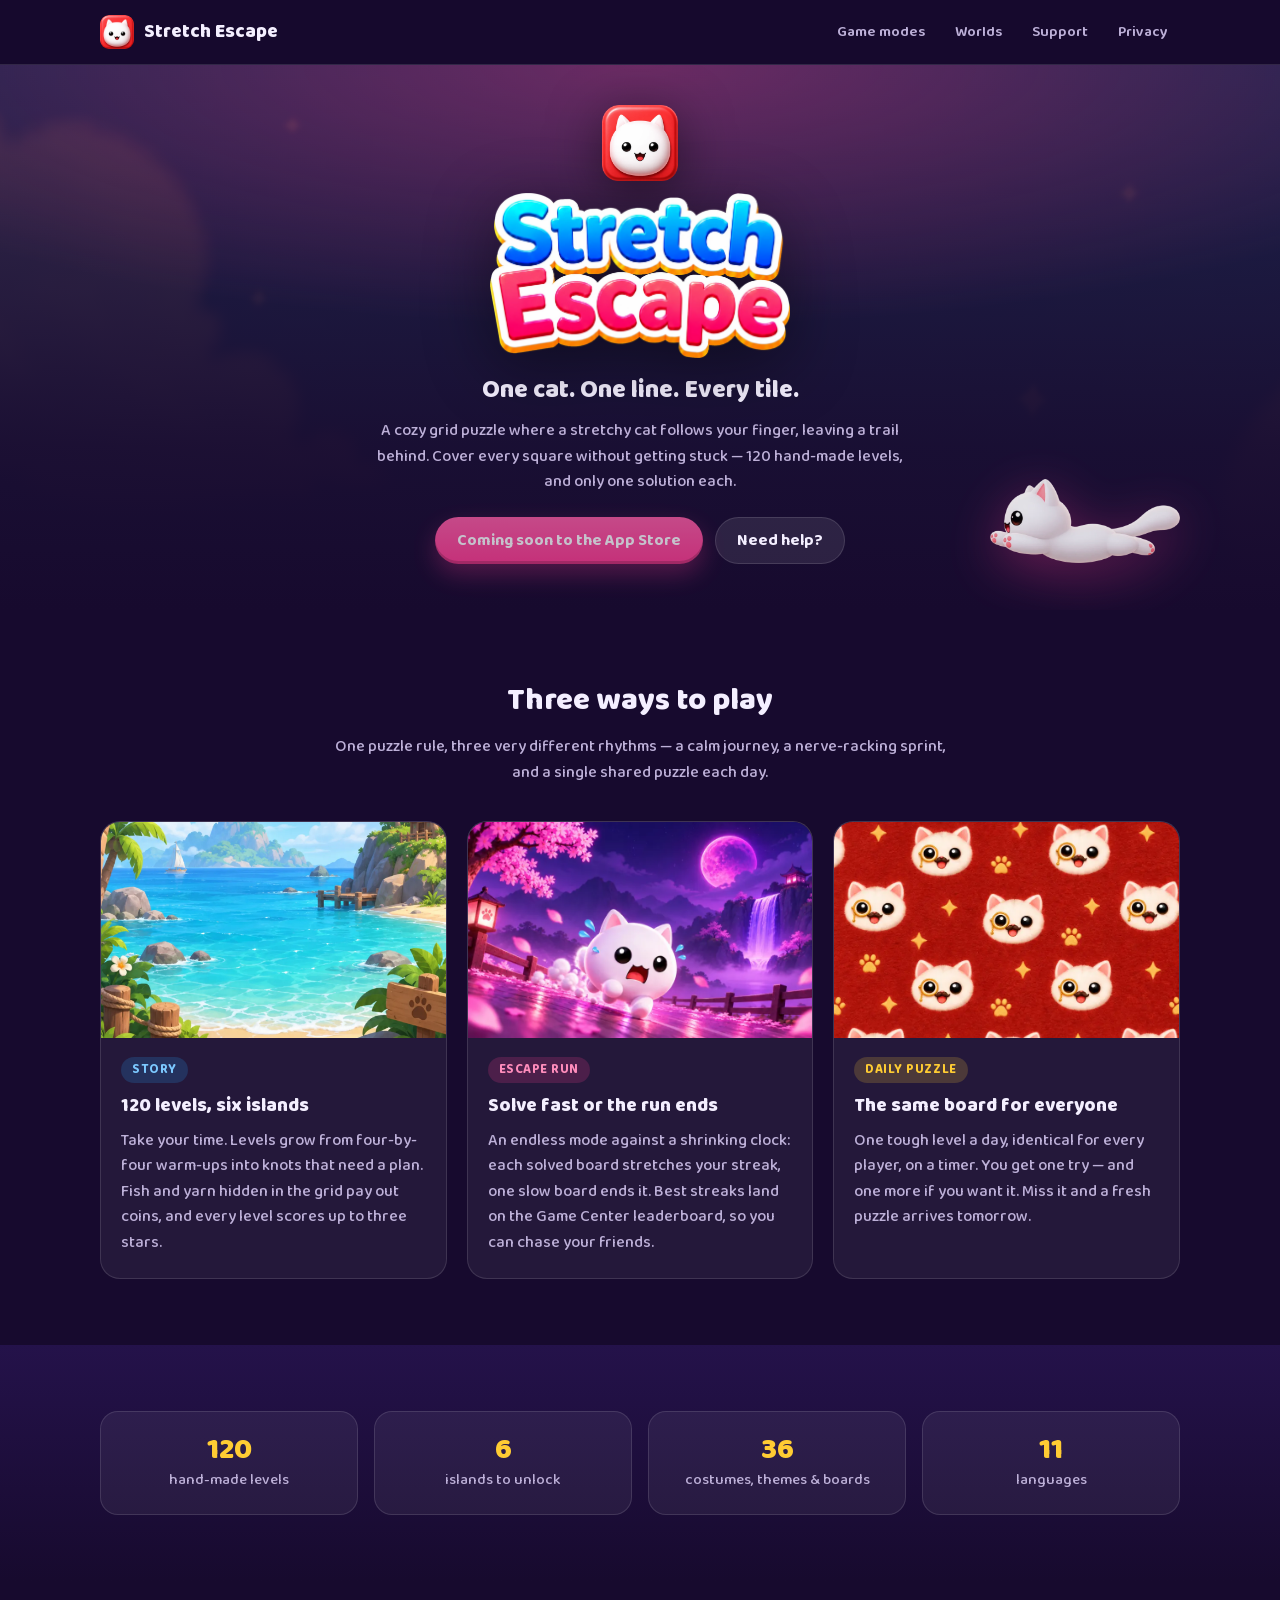
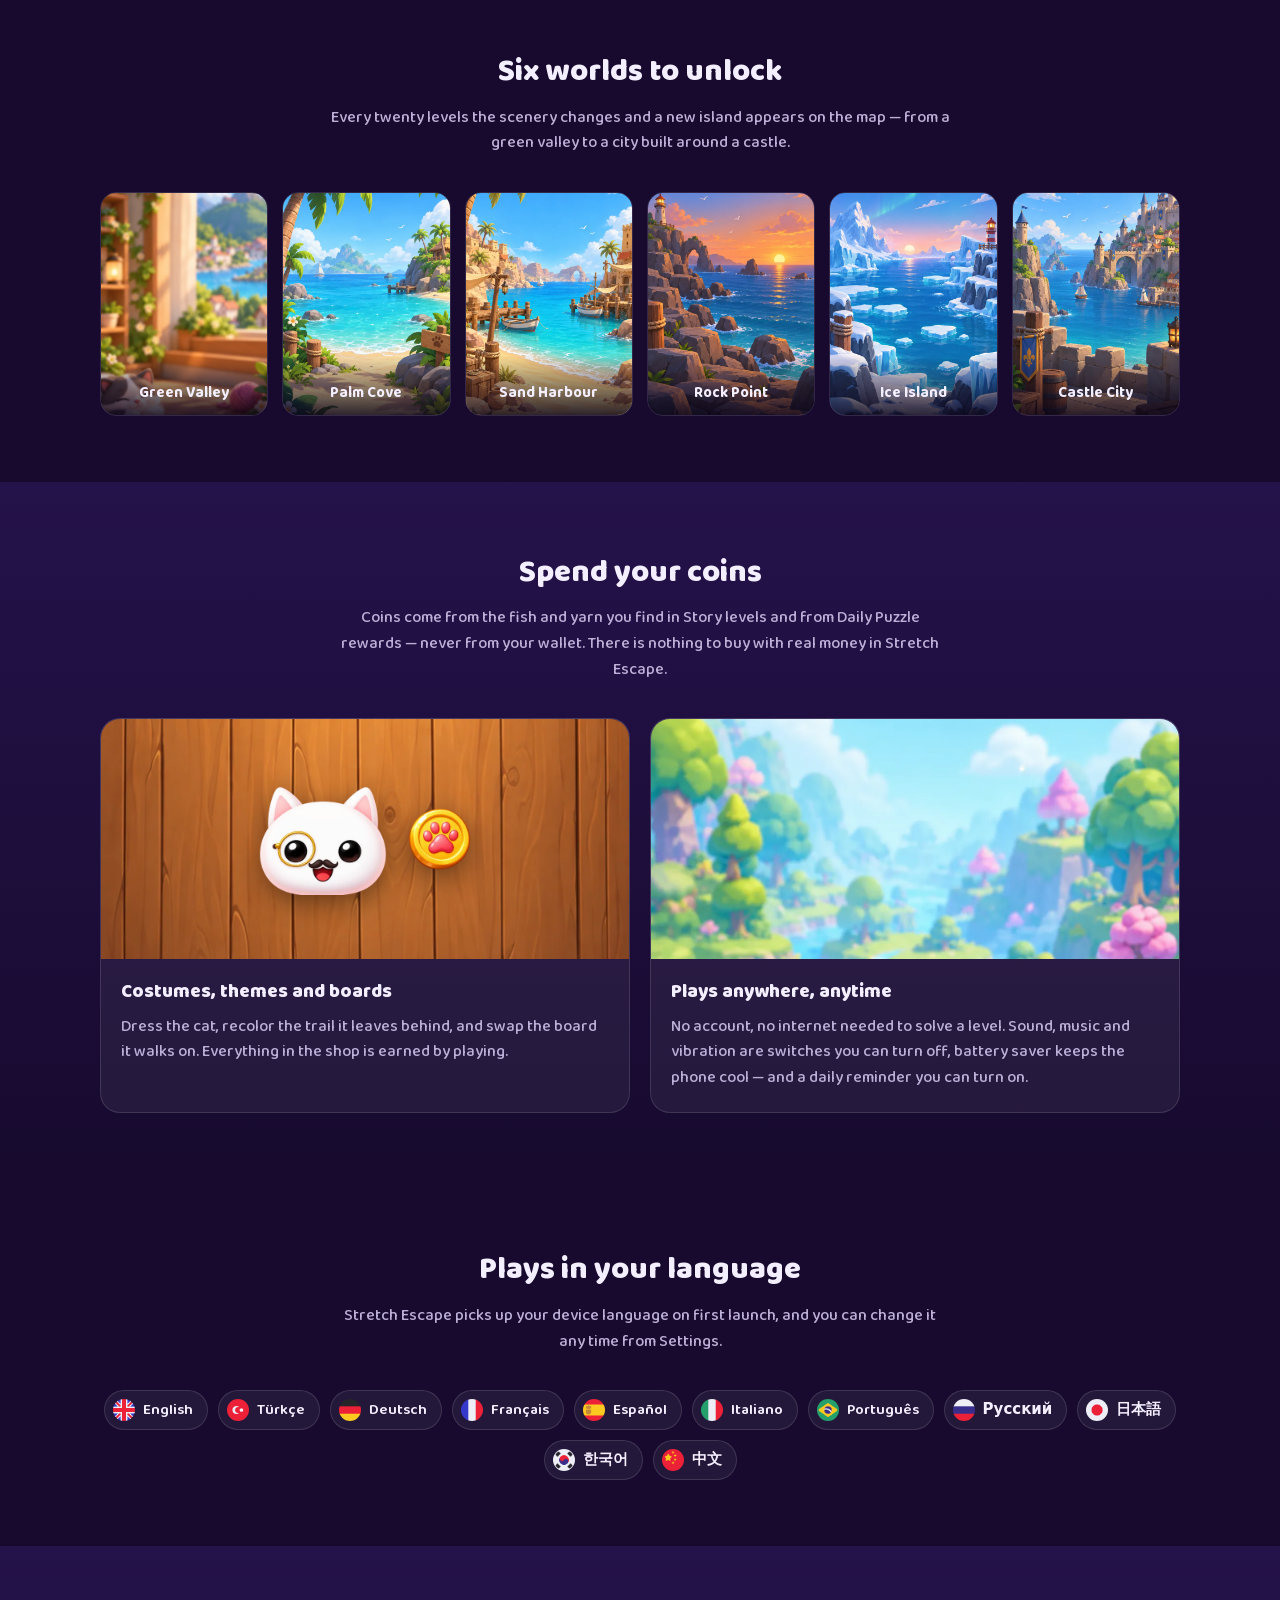
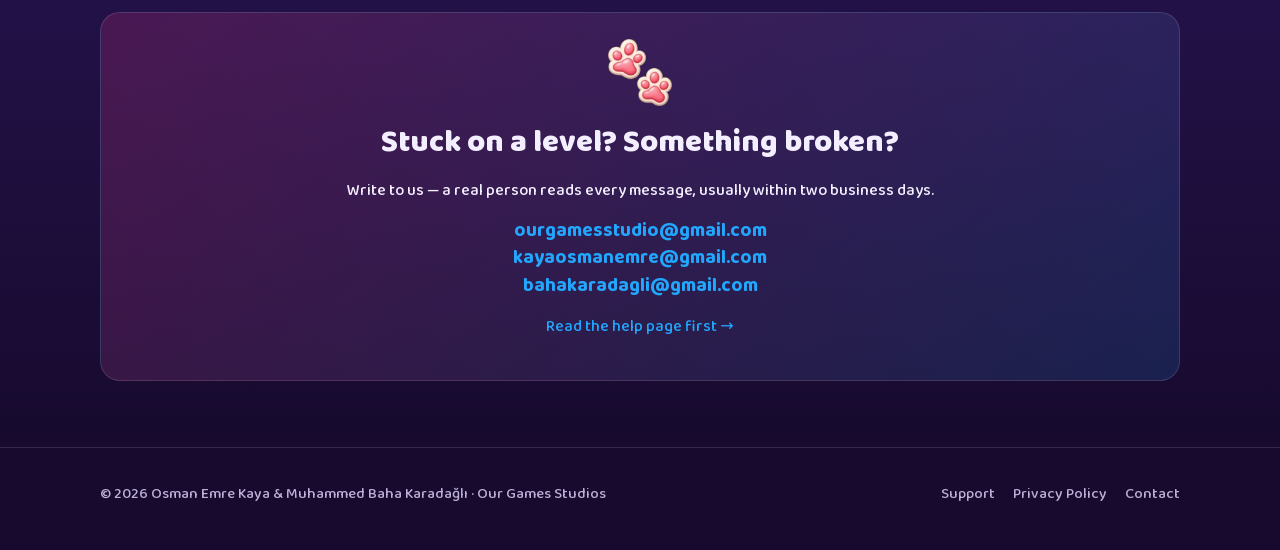
==== commit a005b7c7: "Sitedeki metinler uygulamayla ve App Store kaydıyla örtüşsün Yayıncı Our Games Studios değil, Muhamm" ====
--- a/index.html
+++ b/index.html
@@ -130,8 +130,8 @@
         <div class="gorsel"><img src="assets/arkaplan.webp" alt="A bright valley from the game"></div>
         <div class="govde">
           <h3>Plays anywhere, anytime</h3>
-          <p>No account, no internet needed to solve a level. Sound, music, vibration, hints and the on-screen
-            timer are all switches you can turn off — and a daily reminder you can turn on.</p>
+          <p>No account, no internet needed to solve a level. Sound, music and vibration are switches you can
+            turn off, battery saver keeps the phone cool — and a daily reminder you can turn on.</p>
         </div>
       </article>
     </div>
@@ -172,7 +172,7 @@
 
 <footer>
   <div class="kap">
-    <span>© 2026 Our Games Studios · Stretch Escape</span>
+    <span>© 2026 Osman Emre Kaya &amp; Muhammed Baha Karadağlı · Our Games Studios</span>
     <nav>
       <a href="support.html">Support</a>
       <a href="privacy.html">Privacy Policy</a>
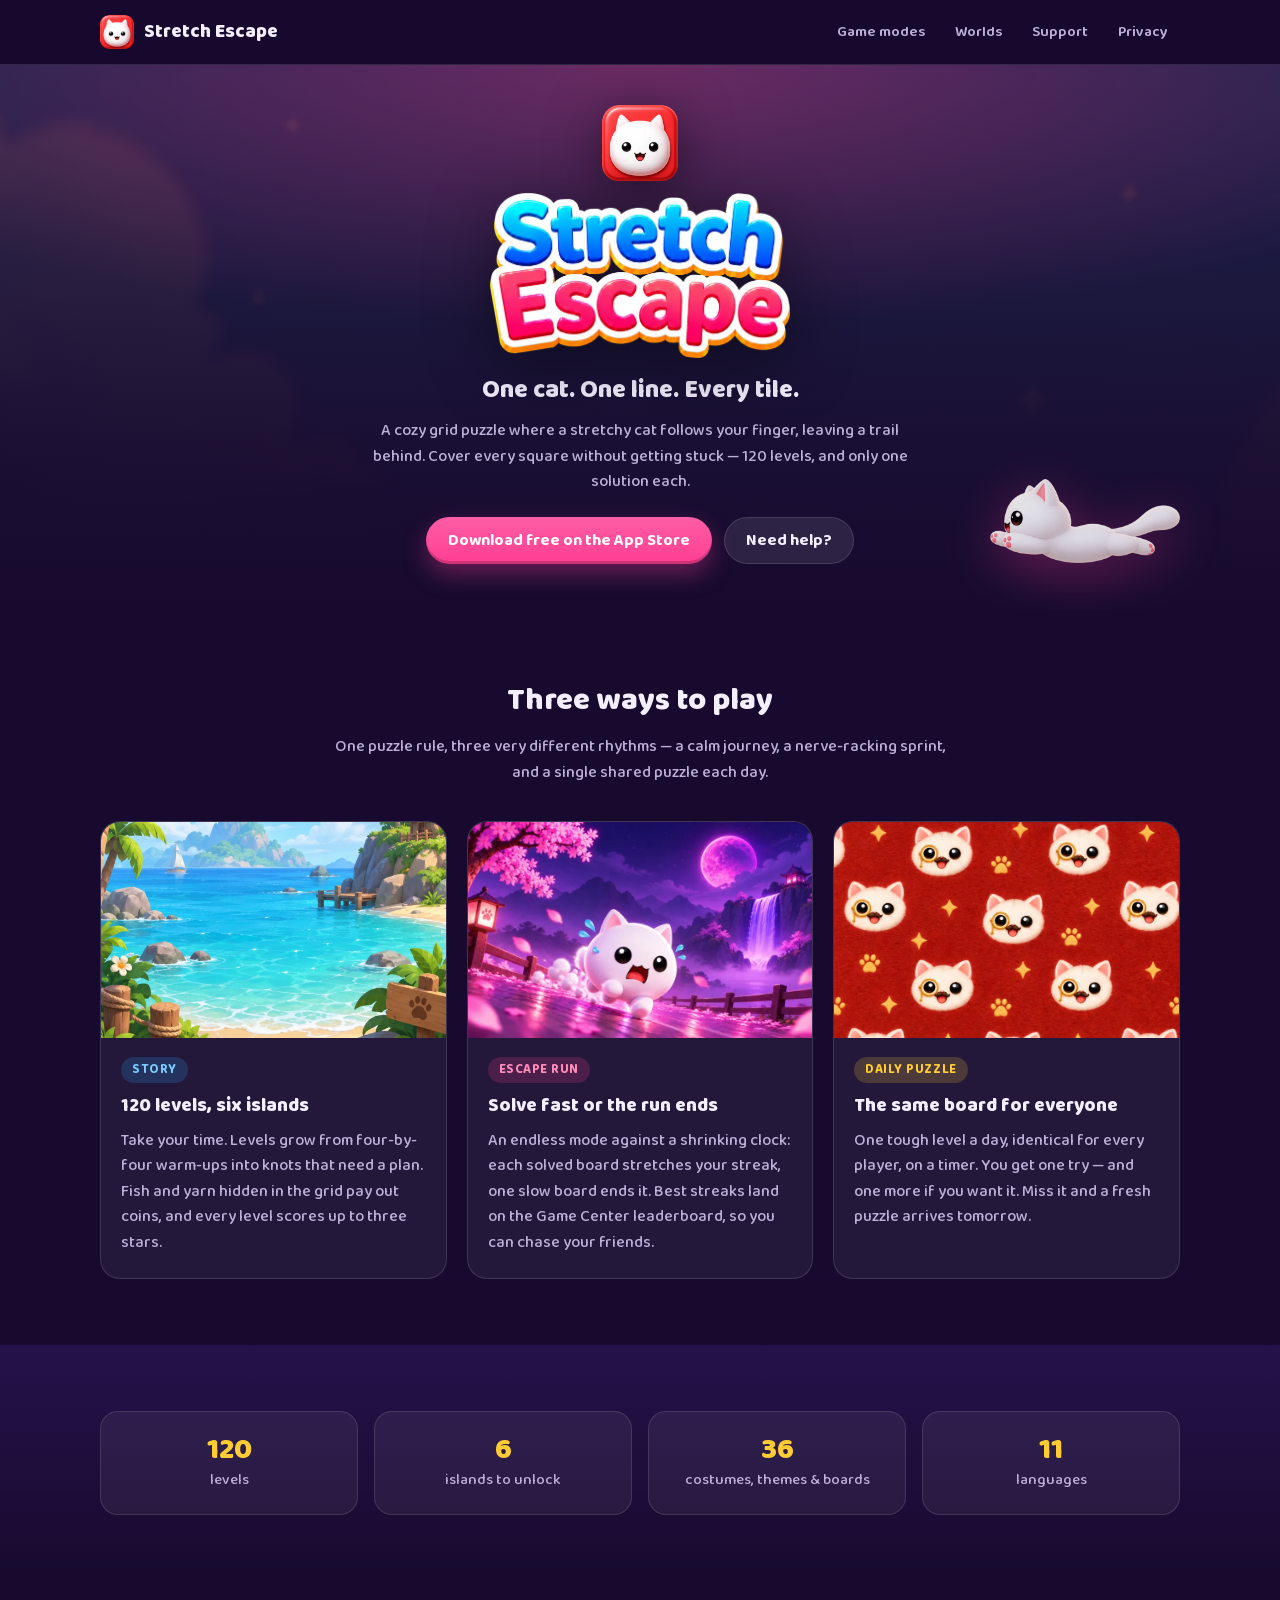
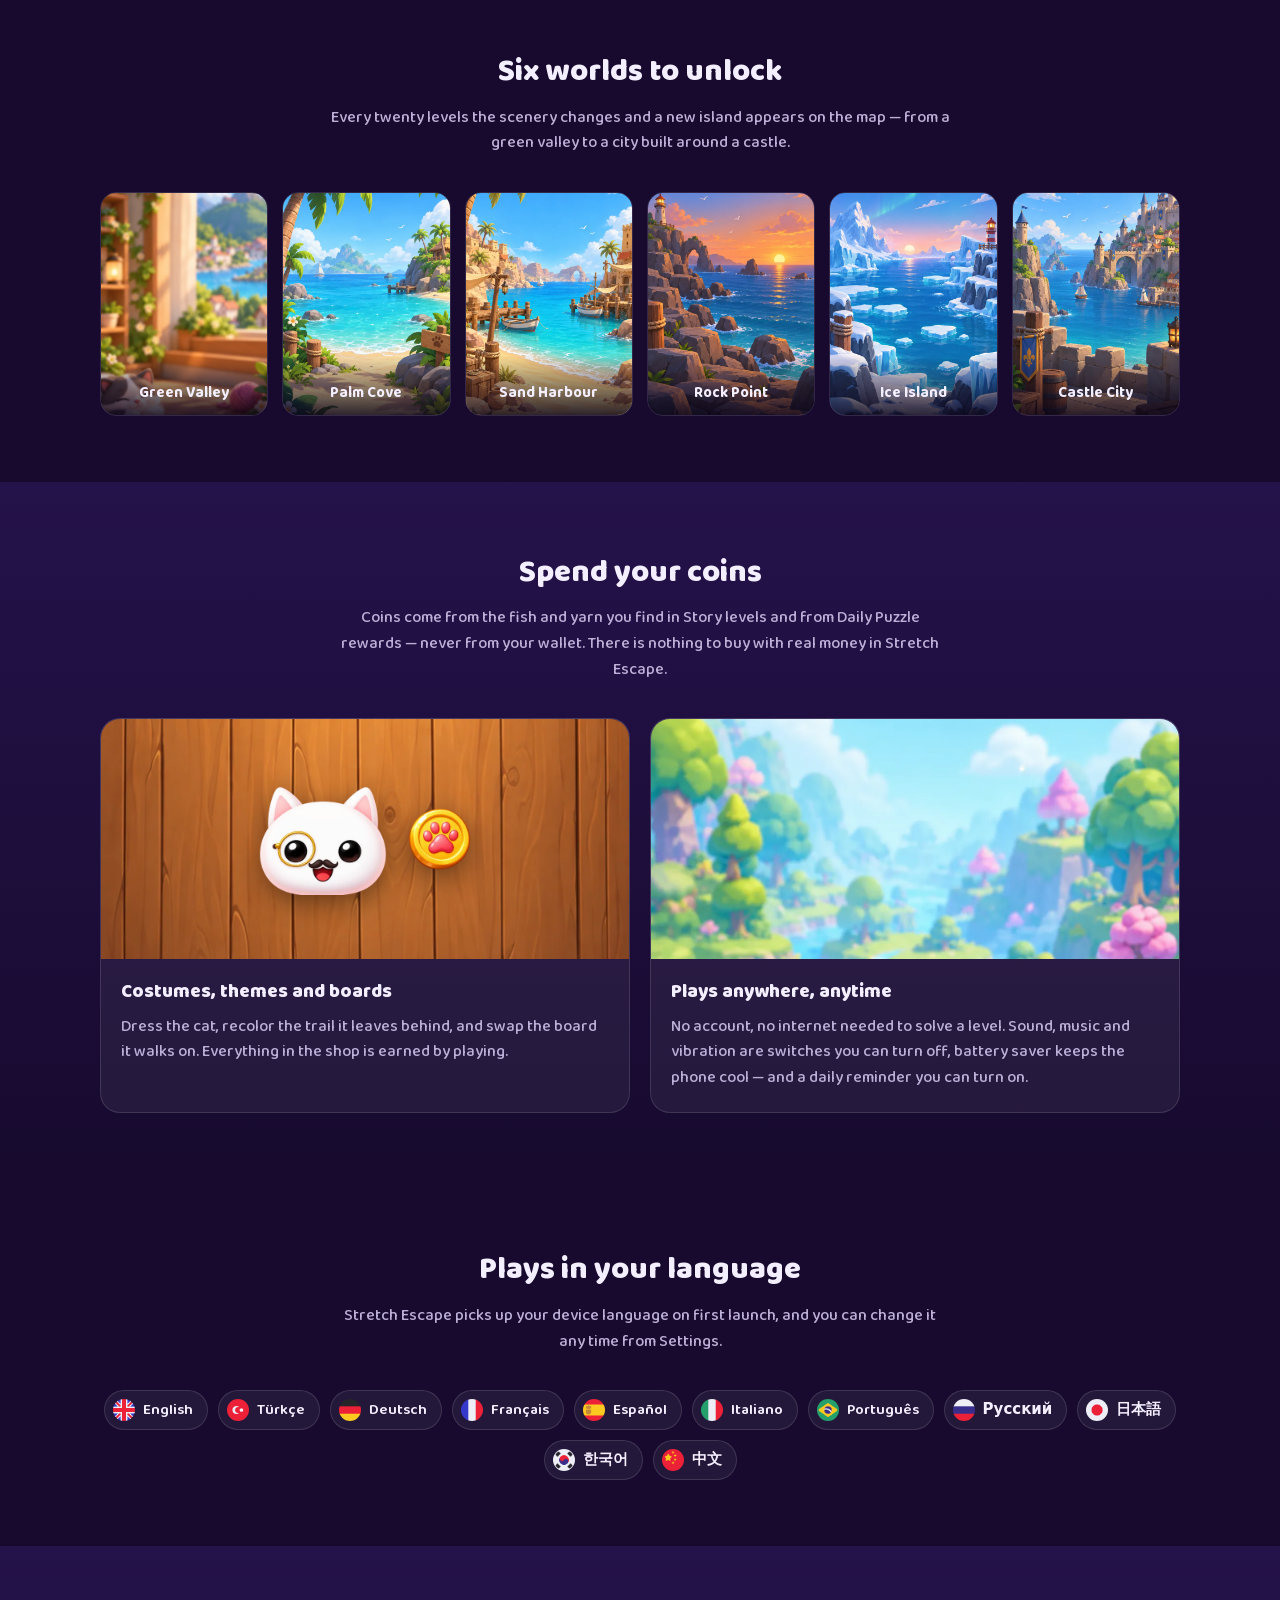
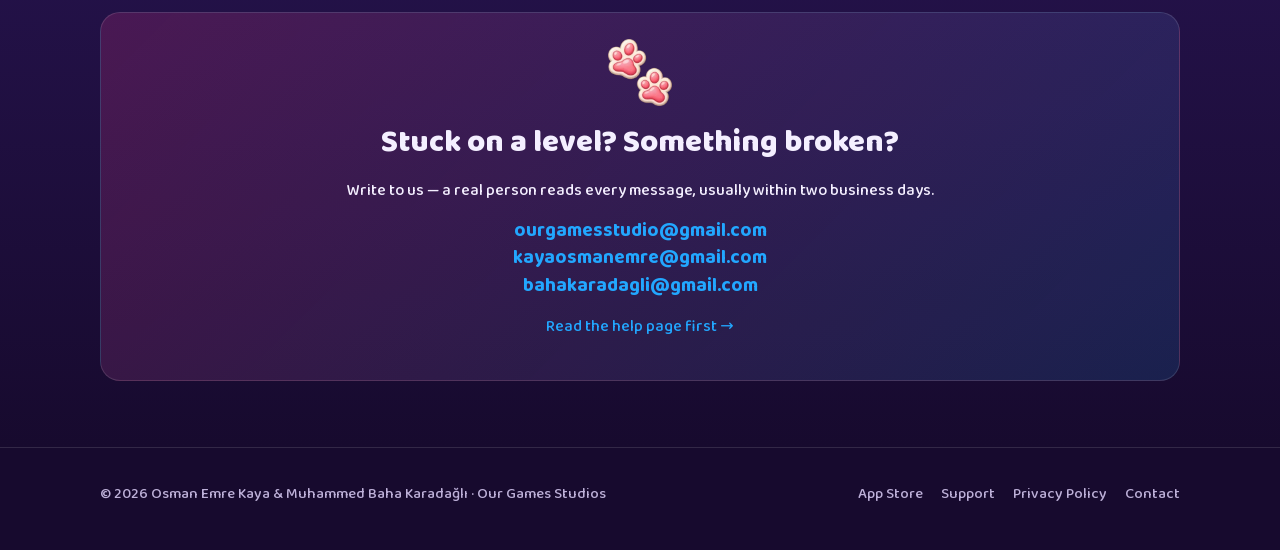
==== commit cc9ab3dd: "Oyun App Store'a çıktı: indirme linkini koy "Coming soon to the App Store" rozetinin yerini gerçek i" ====
--- a/index.html
+++ b/index.html
@@ -9,7 +9,7 @@
 <link rel="apple-touch-icon" href="assets/icon.png">
 <link rel="stylesheet" href="style.css">
 <meta property="og:title" content="Stretch Escape — the stretchy cat puzzle">
-<meta property="og:description" content="Guide a stretchy cat across every tile. 120 hand-made levels, six islands, an endless Escape Run and a new Daily Puzzle every day.">
+<meta property="og:description" content="Guide a stretchy cat across every tile. 120 levels, six islands, an endless Escape Run and a new Daily Puzzle every day.">
 <meta property="og:type" content="website">
 <meta property="og:image" content="assets/rush-hero.webp">
 <meta name="theme-color" content="#170a2e">
@@ -35,9 +35,9 @@
     <img class="hero-logo" src="assets/baslik.webp" alt="Stretch Escape" width="1213" height="667">
     <p class="slogan">One cat. One line. Every tile.</p>
     <p class="alt">A cozy grid puzzle where a stretchy cat follows your finger, leaving a trail behind.
-      Cover every square without getting stuck — 120 hand-made levels, and only one solution each.</p>
+      Cover every square without getting stuck — 120 levels, and only one solution each.</p>
     <div class="rozetler">
-      <span class="dugme pasif">Coming soon to the App Store</span>
+      <a class="dugme" href="https://apps.apple.com/app/id6809575376">Download free on the App Store</a>
       <a class="dugme sessiz" href="support.html">Need help?</a>
     </div>
   </div>
@@ -86,7 +86,7 @@
 <section class="koyu">
   <div class="kap">
     <div class="sayilar">
-      <div><b>120</b><span>hand-made levels</span></div>
+      <div><b>120</b><span>levels</span></div>
       <div><b>6</b><span>islands to unlock</span></div>
       <div><b>36</b><span>costumes, themes &amp; boards</span></div>
       <div><b>11</b><span>languages</span></div>
@@ -174,6 +174,7 @@
   <div class="kap">
     <span>© 2026 Osman Emre Kaya &amp; Muhammed Baha Karadağlı · Our Games Studios</span>
     <nav>
+      <a href="https://apps.apple.com/app/id6809575376">App Store</a>
       <a href="support.html">Support</a>
       <a href="privacy.html">Privacy Policy</a>
       <a href="mailto:ourgamesstudio@gmail.com,kayaosmanemre@gmail.com,bahakaradagli@gmail.com">Contact</a>
--- a/style.css
+++ b/style.css
@@ -102,8 +102,6 @@
   background: rgba(255, 255, 255, .09); box-shadow: inset 0 0 0 1px var(--kenar);
   color: var(--yazi);
 }
-.dugme.pasif { opacity: .75; cursor: default; }
-.dugme.pasif:hover { transform: none; }
 
 /* Kedi ekranın kenarına değil İÇERİK SÜTUNUNA yaslı (.hero .kap'ın içinde):
    geniş ekranda kenara yapışınca metinden kopuk, ıssız duruyordu; taşarsa da
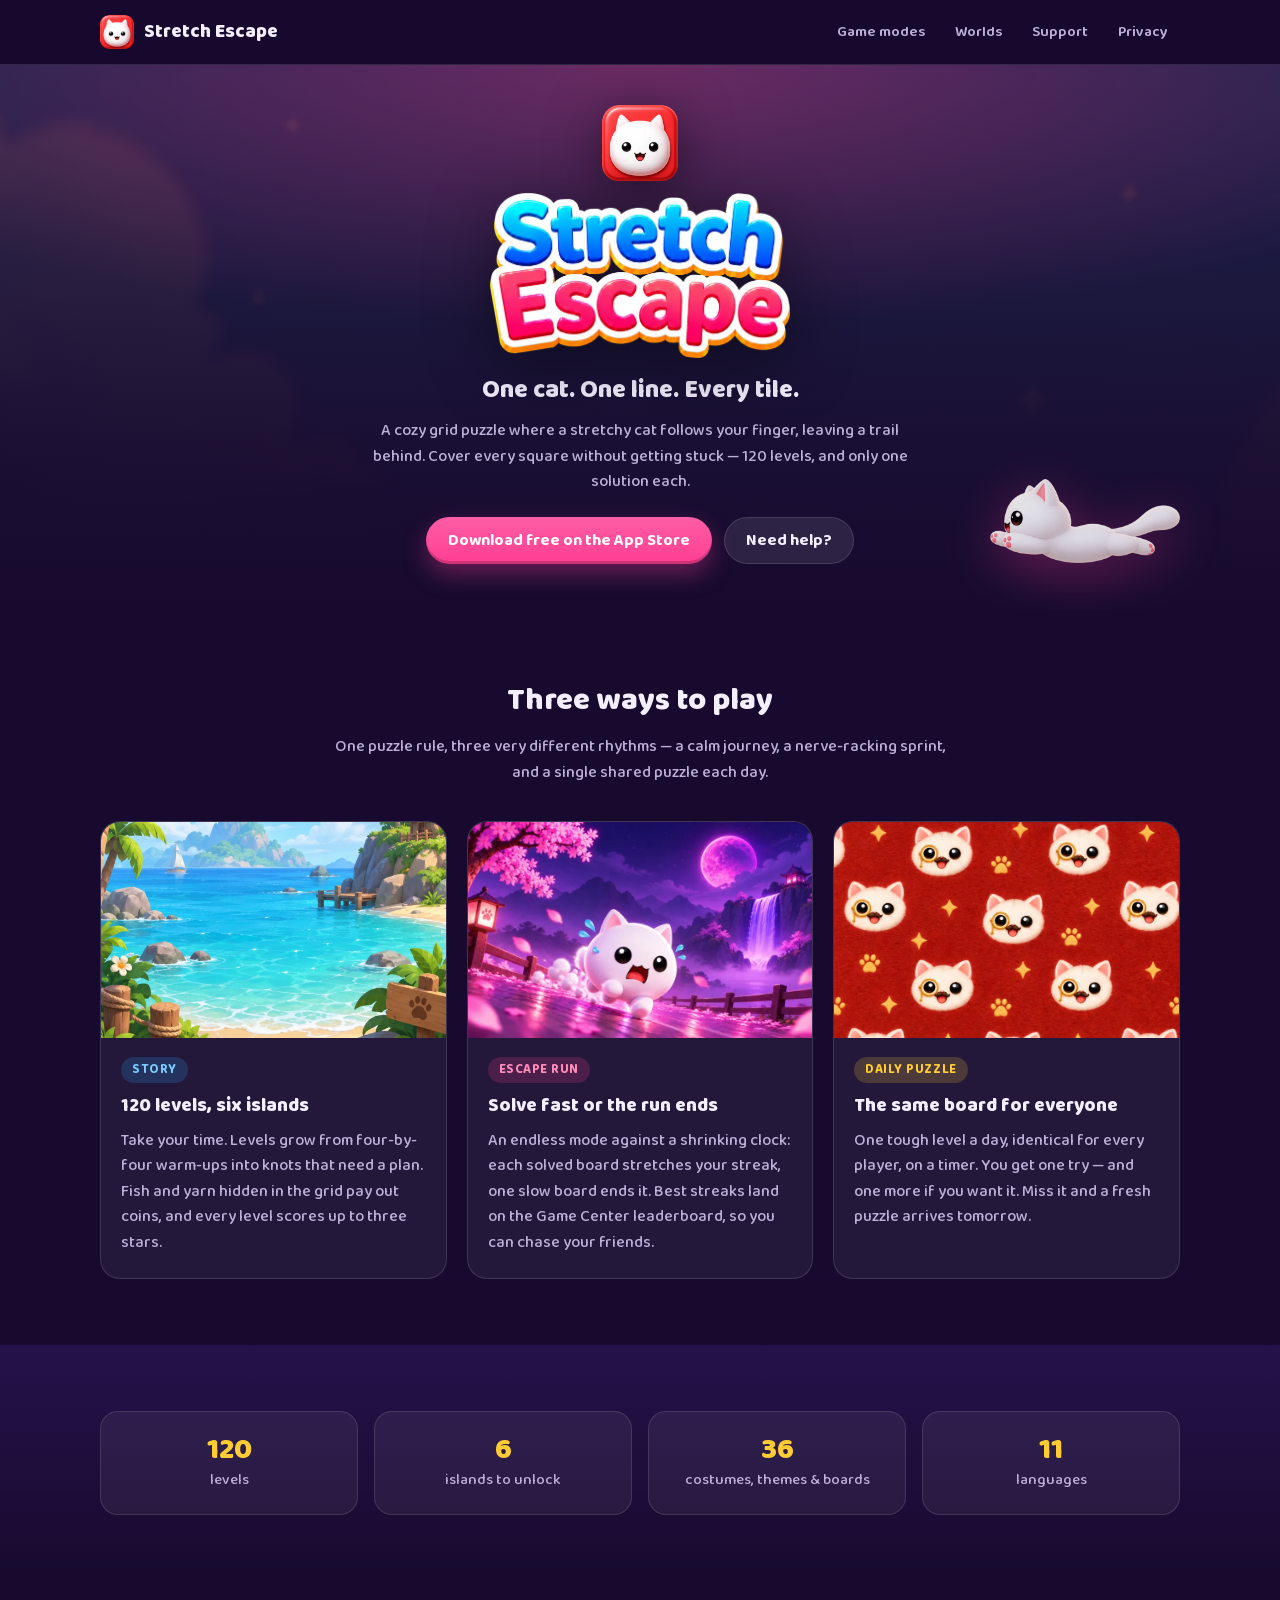
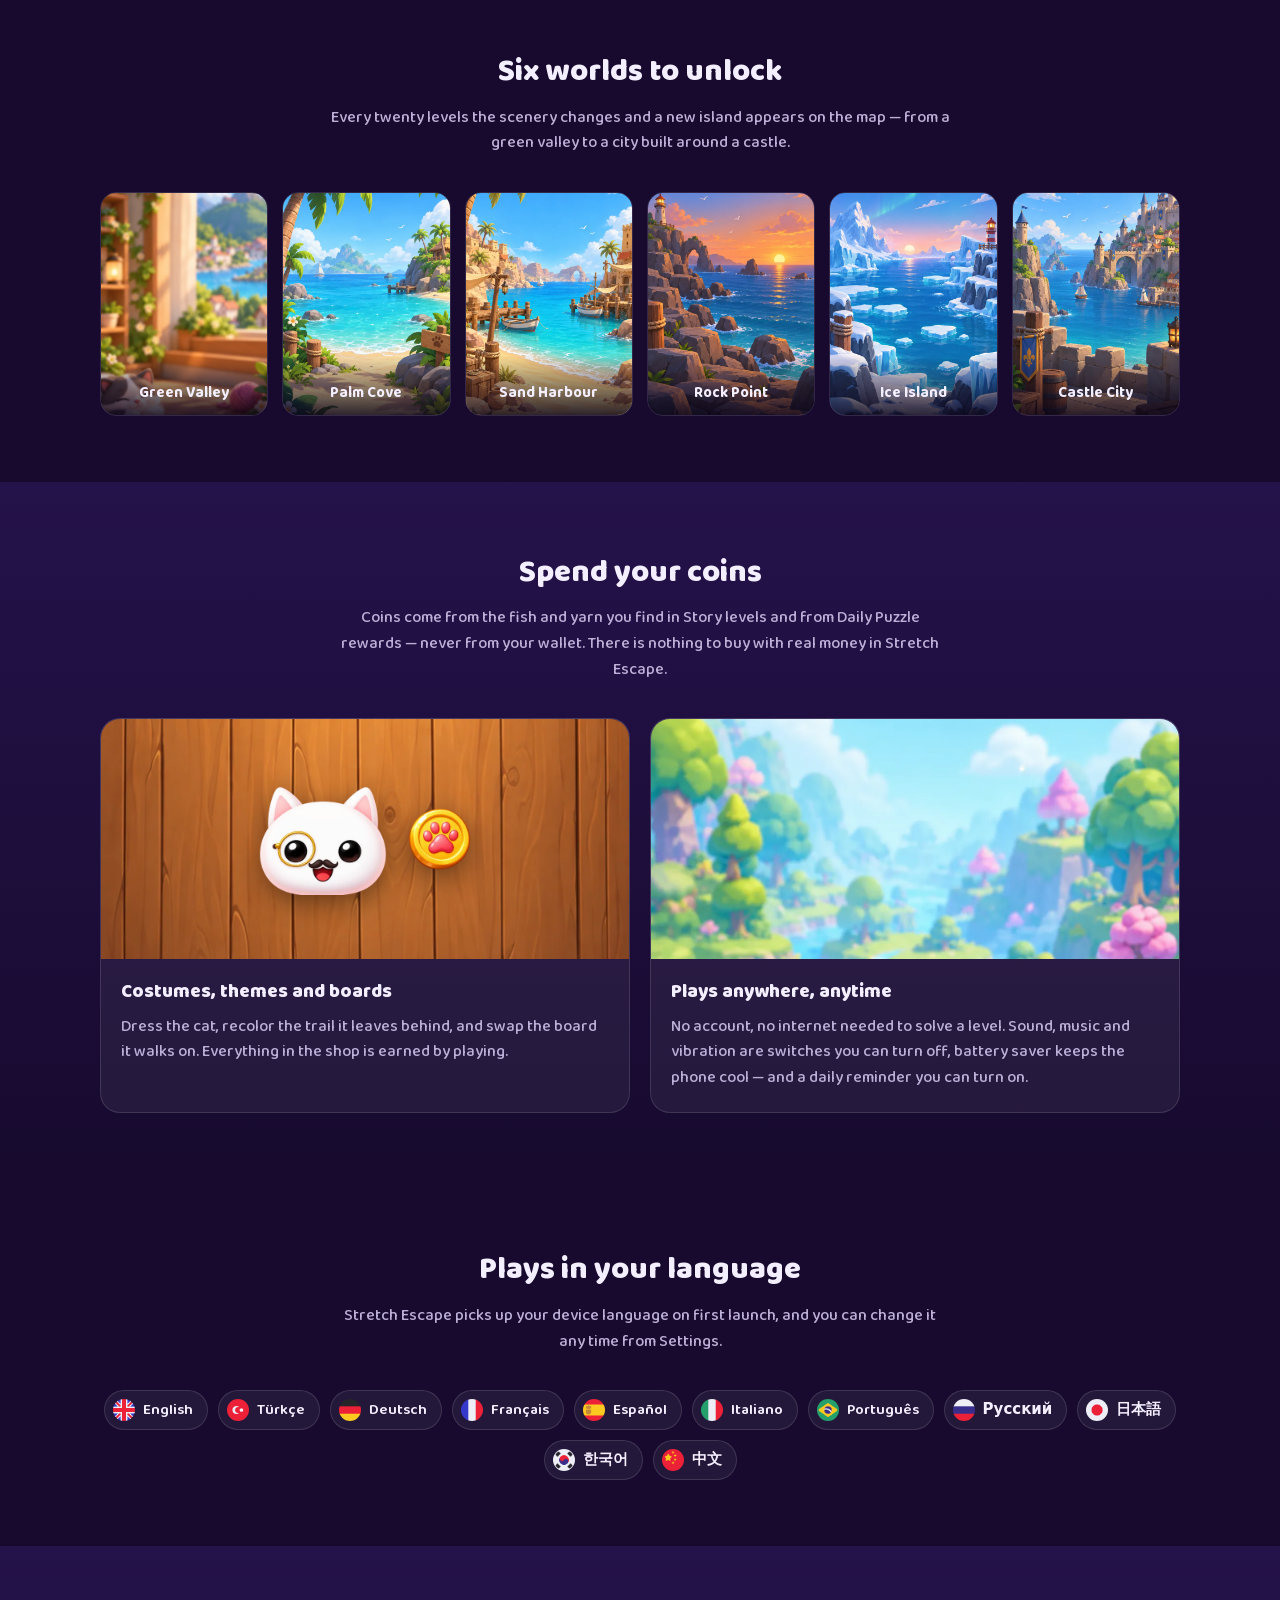
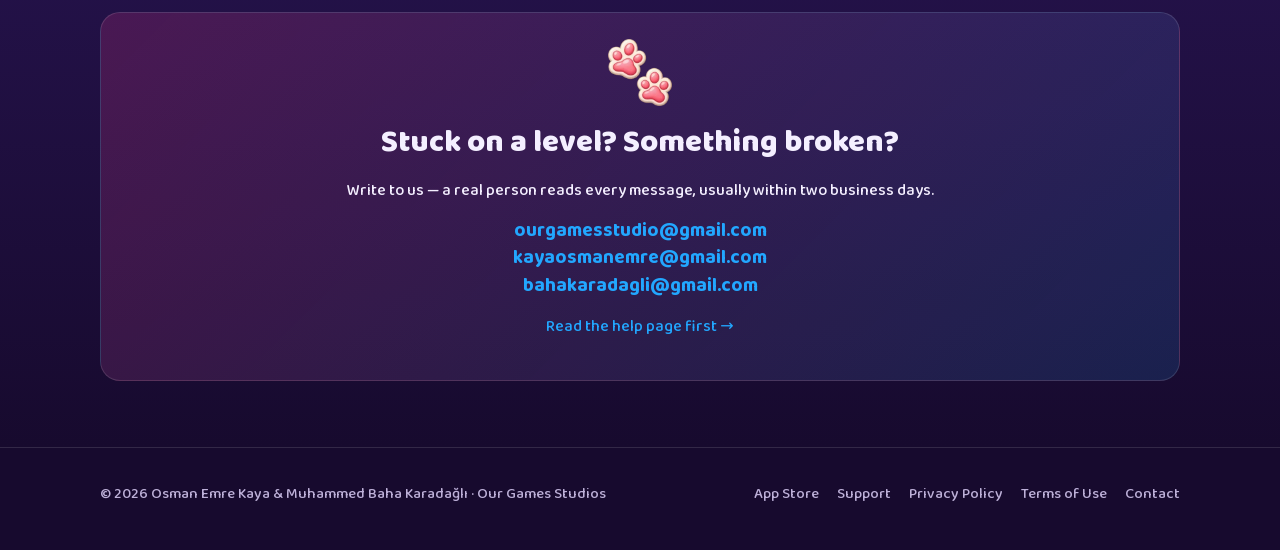
==== commit 23f53130: "Kullanım koşulları sayfası (terms.html) Metin oyunun içindeki kullanım koşullarıyla kelimesi kelimes" ====
--- a/index.html
+++ b/index.html
@@ -177,6 +177,7 @@
       <a href="https://apps.apple.com/app/id6809575376">App Store</a>
       <a href="support.html">Support</a>
       <a href="privacy.html">Privacy Policy</a>
+      <a href="terms.html">Terms of Use</a>
       <a href="mailto:ourgamesstudio@gmail.com,kayaosmanemre@gmail.com,bahakaradagli@gmail.com">Contact</a>
     </nav>
   </div>
